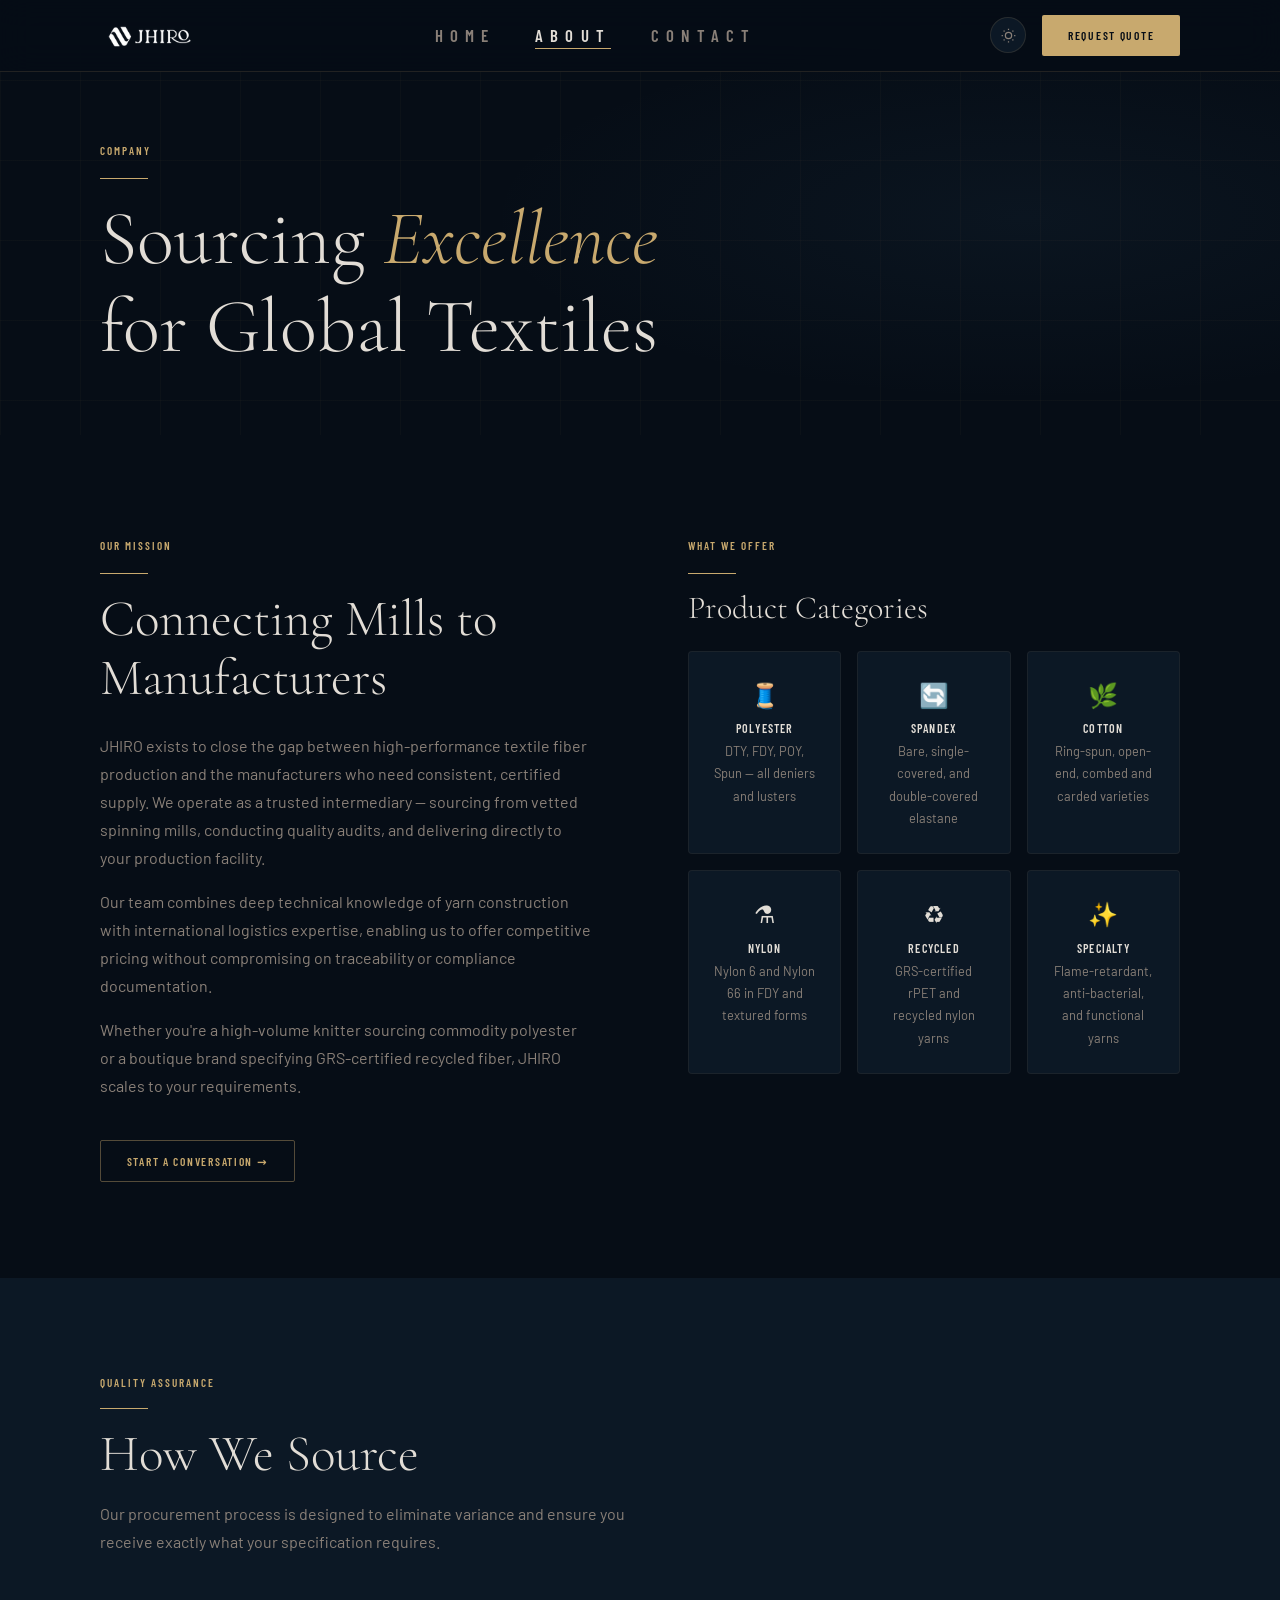
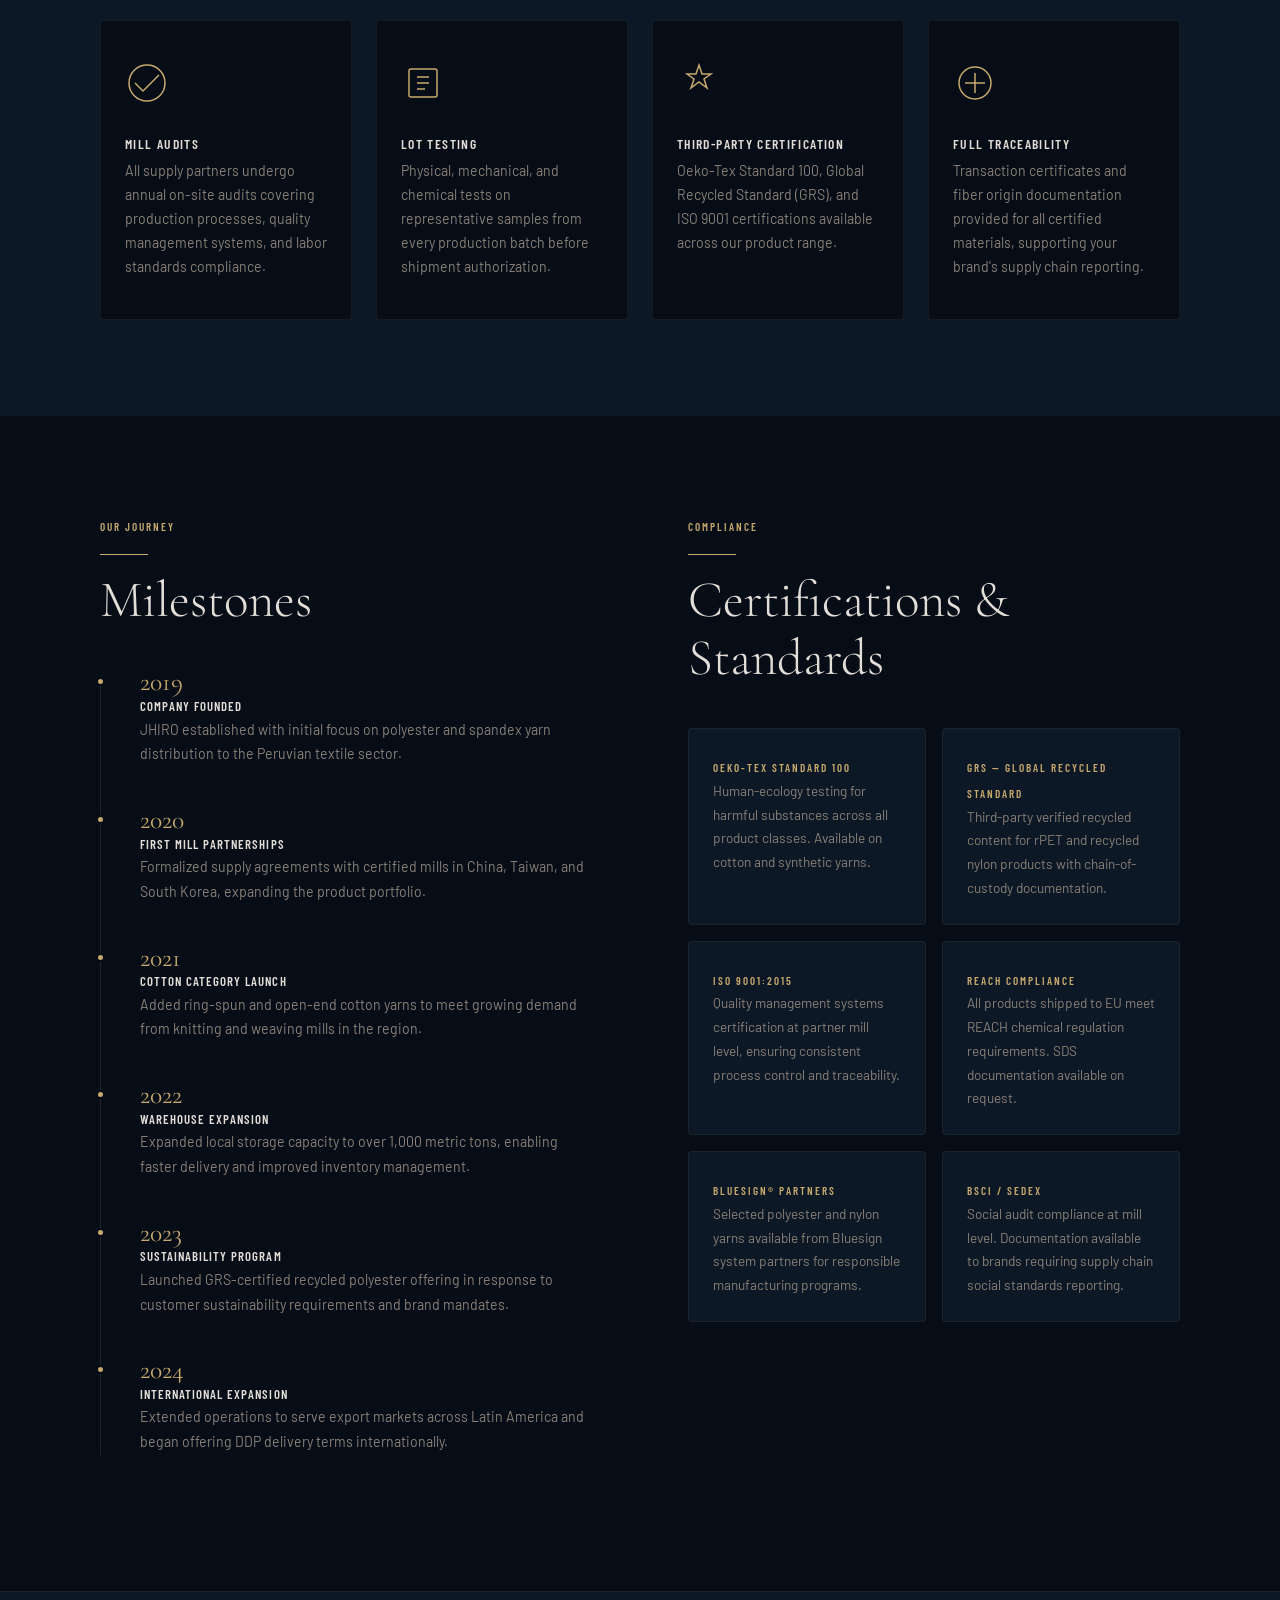
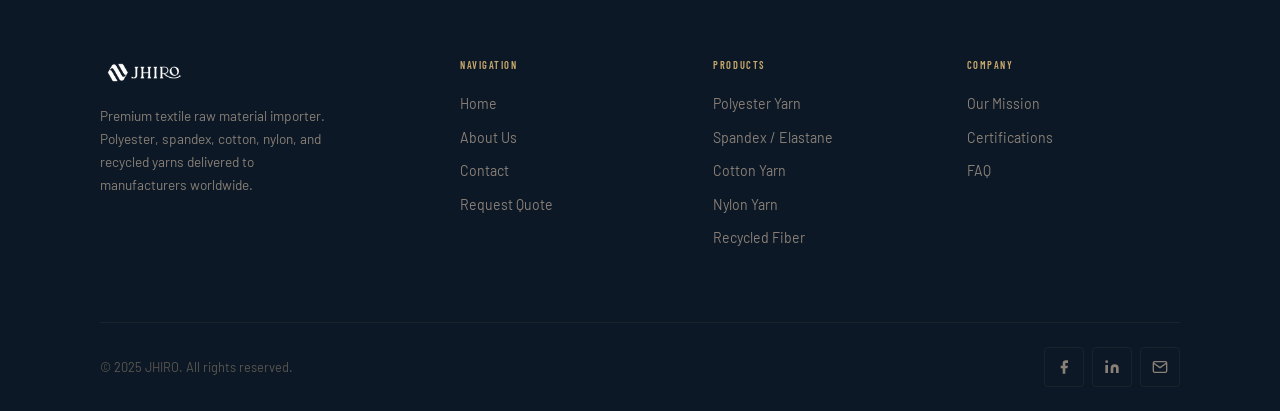
==== about.html @ 3748d37d "initial commit" ====
<!DOCTYPE html>
<html lang="en" data-theme="dark">
<head>
  <meta charset="UTF-8">
  <meta name="viewport" content="width=device-width, initial-scale=1.0">
  <title>About Us — JHIRO Textile Raw Material Importer</title>
  <meta name="description" content="JHIRO's mission: deliver certified, traceable textile raw materials to manufacturers worldwide. Learn about our sourcing regions, quality standards, and certifications.">
  <meta property="og:title" content="About JHIRO — Textile Raw Material Importer">
  <meta property="og:image" content="assets/images/og-image.png">
  <link rel="icon" type="image/x-icon" href="favicon.ico">
  <link rel="icon" type="image/png" sizes="32x32" href="assets/images/favicon-32x32.png">
  <link rel="icon" type="image/png" sizes="16x16" href="assets/images/favicon-16x16.png">
  <link rel="apple-touch-icon" sizes="180x180" href="assets/images/apple-touch-icon.png">
  <link rel="manifest" href="site.webmanifest">
  <link rel="stylesheet" href="assets/css/styles.css">
  <link rel="preconnect" href="https://fonts.googleapis.com">
  <link rel="preconnect" href="https://fonts.gstatic.com" crossorigin>
</head>
<body>

<!-- ─── Navigation ─────────────────────────────────────── -->
<nav class="nav" role="navigation" aria-label="Main navigation">
  <div class="container nav__inner">
    <a href="index.html" class="nav__logo" aria-label="JHIRO Home">
      <img src="assets/images/logo.png" alt="JHIRO Logo" width="180" height="36">
    </a>
    <ul class="nav__links" id="nav-links" role="list">
      <li><a href="index.html" class="nav__link">Home</a></li>
      <li><a href="about.html" class="nav__link">About</a></li>
      <li><a href="contact.html" class="nav__link">Contact</a></li>
    </ul>
    <div class="nav__actions">
      <button class="btn-theme" id="theme-toggle" aria-label="Toggle light/dark theme"></button>
      <a href="contact.html" class="btn btn-primary">Request Quote</a>
      <button class="nav__hamburger" id="nav-hamburger" aria-label="Open menu">
        <span></span><span></span><span></span>
      </button>
    </div>
  </div>
</nav>

<!-- ─── Page Hero ──────────────────────────────────────── -->
<section class="page-hero" aria-labelledby="about-title">
  <div class="page-hero__bg"><div class="grid-lines"></div></div>
  <div class="container" style="position:relative;z-index:1;width:100%">
    <span class="label">Company</span>
    <div class="section-divider"></div>
    <h1 id="about-title" style="max-width:700px">
      Sourcing <em style="font-style:italic;color:var(--color-gold)">Excellence</em><br>for Global Textiles
    </h1>
  </div>
</section>

<!-- ─── Mission / Intro ───────────────────────────────── -->
<section class="section">
  <div class="container">
    <div class="about-intro">
      <div class="about-intro__text fade-in">
        <span class="label">Our Mission</span>
        <div class="section-divider"></div>
        <h2>Connecting Mills to Manufacturers</h2>
        <p>
          JHIRO exists to close the gap between high-performance textile fiber production and the manufacturers who need consistent, certified supply. We operate as a trusted intermediary — sourcing from vetted spinning mills, conducting quality audits, and delivering directly to your production facility.
        </p>
        <p>
          Our team combines deep technical knowledge of yarn construction with international logistics expertise, enabling us to offer competitive pricing without compromising on traceability or compliance documentation.
        </p>
        <p>
          Whether you're a high-volume knitter sourcing commodity polyester or a boutique brand specifying GRS-certified recycled fiber, JHIRO scales to your requirements.
        </p>
        <a href="contact.html" class="btn btn-outline" style="margin-top:var(--space-lg)">Start a Conversation →</a>
      </div>
      <div class="fade-in" style="transition-delay:0.15s">
        <span class="label">What We Offer</span>
        <div class="section-divider"></div>
        <h3 style="margin-bottom:var(--space-lg)">Product Categories</h3>
        <div class="categories-grid">
          <div class="cat-item">
            <div class="cat-item__icon">🧵</div>
            <h4>Polyester</h4>
            <p>DTY, FDY, POY, Spun — all deniers and lusters</p>
          </div>
          <div class="cat-item">
            <div class="cat-item__icon">🔄</div>
            <h4>Spandex</h4>
            <p>Bare, single-covered, and double-covered elastane</p>
          </div>
          <div class="cat-item">
            <div class="cat-item__icon">🌿</div>
            <h4>Cotton</h4>
            <p>Ring-spun, open-end, combed and carded varieties</p>
          </div>
          <div class="cat-item">
            <div class="cat-item__icon">⚗️</div>
            <h4>Nylon</h4>
            <p>Nylon 6 and Nylon 66 in FDY and textured forms</p>
          </div>
          <div class="cat-item">
            <div class="cat-item__icon">♻️</div>
            <h4>Recycled</h4>
            <p>GRS-certified rPET and recycled nylon yarns</p>
          </div>
          <div class="cat-item">
            <div class="cat-item__icon">✨</div>
            <h4>Specialty</h4>
            <p>Flame-retardant, anti-bacterial, and functional yarns</p>
          </div>
        </div>
      </div>
    </div>
  </div>
</section>

<!-- ─── Quality & Sourcing ────────────────────────────── -->
<section class="section why-us" aria-labelledby="quality-title">
  <div class="container">
    <header class="section-header fade-in">
      <span class="label">Quality Assurance</span>
      <div class="section-divider"></div>
      <h2 id="quality-title">How We Source</h2>
      <p>Our procurement process is designed to eliminate variance and ensure you receive exactly what your specification requires.</p>
    </header>
    <div class="why-grid">
      <div class="why-card fade-in">
        <svg class="why-icon" viewBox="0 0 44 44" fill="none" stroke="currentColor" stroke-width="1.5">
          <path d="M10 22l8 8 16-16"/><circle cx="22" cy="22" r="18"/>
        </svg>
        <h4>Mill Audits</h4>
        <p>All supply partners undergo annual on-site audits covering production processes, quality management systems, and labor standards compliance.</p>
      </div>
      <div class="why-card fade-in" style="transition-delay:0.08s">
        <svg class="why-icon" viewBox="0 0 44 44" fill="none" stroke="currentColor" stroke-width="1.5">
          <rect x="8" y="8" width="28" height="28" rx="2"/>
          <path d="M16 16h12M16 22h12M16 28h8"/>
        </svg>
        <h4>Lot Testing</h4>
        <p>Physical, mechanical, and chemical tests on representative samples from every production batch before shipment authorization.</p>
      </div>
      <div class="why-card fade-in" style="transition-delay:0.16s">
        <svg class="why-icon" viewBox="0 0 44 44" fill="none" stroke="currentColor" stroke-width="1.5">
          <path d="M22 4l3 9h9l-7 5 3 9-8-6-8 6 3-9-7-5h9z"/>
        </svg>
        <h4>Third-Party Certification</h4>
        <p>Oeko-Tex Standard 100, Global Recycled Standard (GRS), and ISO 9001 certifications available across our product range.</p>
      </div>
      <div class="why-card fade-in" style="transition-delay:0.24s">
        <svg class="why-icon" viewBox="0 0 44 44" fill="none" stroke="currentColor" stroke-width="1.5">
          <circle cx="22" cy="22" r="16"/>
          <path d="M12 22h20M22 12v20"/>
        </svg>
        <h4>Full Traceability</h4>
        <p>Transaction certificates and fiber origin documentation provided for all certified materials, supporting your brand's supply chain reporting.</p>
      </div>
    </div>
  </div>
</section>

<!-- ─── Timeline / Milestones ─────────────────────────── -->
<section class="section" aria-labelledby="timeline-title">
  <div class="container">
    <div style="display:grid;grid-template-columns:1fr 1fr;gap:var(--space-3xl);align-items:start">
      <div class="fade-in">
        <span class="label">Our Journey</span>
        <div class="section-divider"></div>
        <h2 id="timeline-title" style="margin-bottom:var(--space-xl)">Milestones</h2>
        <div class="timeline">
          <div class="timeline-item">
            <div class="timeline-year">2019</div>
            <h4>Company Founded</h4>
            <p>JHIRO established with initial focus on polyester and spandex yarn distribution to the Peruvian textile sector.</p>
          </div>
          <div class="timeline-item">
            <div class="timeline-year">2020</div>
            <h4>First Mill Partnerships</h4>
            <p>Formalized supply agreements with certified mills in China, Taiwan, and South Korea, expanding the product portfolio.</p>
          </div>
          <div class="timeline-item">
            <div class="timeline-year">2021</div>
            <h4>Cotton Category Launch</h4>
            <p>Added ring-spun and open-end cotton yarns to meet growing demand from knitting and weaving mills in the region.</p>
          </div>
          <div class="timeline-item">
            <div class="timeline-year">2022</div>
            <h4>Warehouse Expansion</h4>
            <p>Expanded local storage capacity to over 1,000 metric tons, enabling faster delivery and improved inventory management.</p>
          </div>
          <div class="timeline-item">
            <div class="timeline-year">2023</div>
            <h4>Sustainability Program</h4>
            <p>Launched GRS-certified recycled polyester offering in response to customer sustainability requirements and brand mandates.</p>
          </div>
          <div class="timeline-item">
            <div class="timeline-year">2024</div>
            <h4>International Expansion</h4>
            <p>Extended operations to serve export markets across Latin America and began offering DDP delivery terms internationally.</p>
          </div>
        </div>
      </div>

      <div class="fade-in" style="transition-delay:0.15s">
        <span class="label" id="certifications">Compliance</span>
        <div class="section-divider"></div>
        <h2 style="margin-bottom:var(--space-xl)">Certifications &amp; Standards</h2>
        <div class="certs-grid">
          <div class="cert-card">
            <span class="label">Oeko-Tex Standard 100</span>
            <p>Human-ecology testing for harmful substances across all product classes. Available on cotton and synthetic yarns.</p>
          </div>
          <div class="cert-card">
            <span class="label">GRS — Global Recycled Standard</span>
            <p>Third-party verified recycled content for rPET and recycled nylon products with chain-of-custody documentation.</p>
          </div>
          <div class="cert-card">
            <span class="label">ISO 9001:2015</span>
            <p>Quality management systems certification at partner mill level, ensuring consistent process control and traceability.</p>
          </div>
          <div class="cert-card">
            <span class="label">REACH Compliance</span>
            <p>All products shipped to EU meet REACH chemical regulation requirements. SDS documentation available on request.</p>
          </div>
          <div class="cert-card">
            <span class="label">Bluesign® Partners</span>
            <p>Selected polyester and nylon yarns available from Bluesign system partners for responsible manufacturing programs.</p>
          </div>
          <div class="cert-card">
            <span class="label">BSCI / SEDEX</span>
            <p>Social audit compliance at mill level. Documentation available to brands requiring supply chain social standards reporting.</p>
          </div>
        </div>
      </div>
    </div>
  </div>
</section>

<!-- ─── Footer ────────────────────────────────────────── -->
<footer class="footer" role="contentinfo">
  <div class="container">
    <div class="footer__grid">
      <div class="footer__brand">
        <img src="assets/images/logo.png" alt="JHIRO Logo" width="160" height="32">
        <p>Premium textile raw material importer. Polyester, spandex, cotton, nylon, and recycled yarns delivered to manufacturers worldwide.</p>
      </div>
      <div>
        <p class="footer__heading">Navigation</p>
        <ul class="footer__links">
          <li><a href="index.html">Home</a></li>
          <li><a href="about.html">About Us</a></li>
          <li><a href="contact.html">Contact</a></li>
          <li><a href="contact.html">Request Quote</a></li>
        </ul>
      </div>
      <div>
        <p class="footer__heading">Products</p>
        <ul class="footer__links">
          <li><a href="index.html#products">Polyester Yarn</a></li>
          <li><a href="index.html#products">Spandex / Elastane</a></li>
          <li><a href="index.html#products">Cotton Yarn</a></li>
          <li><a href="index.html#products">Nylon Yarn</a></li>
          <li><a href="index.html#products">Recycled Fiber</a></li>
        </ul>
      </div>
      <div>
        <p class="footer__heading">Company</p>
        <ul class="footer__links">
          <li><a href="about.html">Our Mission</a></li>
          <li><a href="about.html#certifications">Certifications</a></li>
          <li><a href="contact.html#faq">FAQ</a></li>
        </ul>
      </div>
    </div>
    <div class="footer__bottom">
      <p class="footer__copy">© 2025 JHIRO. All rights reserved.</p>
      <div class="footer__social">
        <a href="https://www.facebook.com/profile.php?id=61550727688934" target="_blank" rel="noopener noreferrer" class="social-link" aria-label="Facebook">
          <svg width="16" height="16" viewBox="0 0 24 24" fill="currentColor"><path d="M18 2h-3a5 5 0 00-5 5v3H7v4h3v8h4v-8h3l1-4h-4V7a1 1 0 011-1h3z"/></svg>
        </a>
        <a href="#" class="social-link" aria-label="LinkedIn">
          <svg width="16" height="16" viewBox="0 0 24 24" fill="currentColor"><path d="M16 8a6 6 0 016 6v7h-4v-7a2 2 0 00-2-2 2 2 0 00-2 2v7h-4v-7a6 6 0 016-6zM2 9h4v12H2z"/><circle cx="4" cy="4" r="2"/></svg>
        </a>
        <a href="mailto:info@jhiro.com" class="social-link" aria-label="Email">
          <svg width="16" height="16" viewBox="0 0 24 24" fill="none" stroke="currentColor" stroke-width="2"><path d="M4 4h16c1.1 0 2 .9 2 2v12c0 1.1-.9 2-2 2H4c-1.1 0-2-.9-2-2V6c0-1.1.9-2 2-2z"/><polyline points="22,6 12,13 2,6"/></svg>
        </a>
      </div>
    </div>
  </div>
</footer>

<script src="assets/js/main.js"></script>
</body>
</html>
---- assets/css/styles.css ----
/* ============================================================
   JHIRO — Textile Raw Material Importer
   Design: Industrial/Luxury — Dark by default
   ============================================================ */

@import url('https://fonts.googleapis.com/css2?family=Cormorant+Garamond:ital,wght@0,300;0,400;0,600;1,300&family=Barlow:wght@300;400;500;600&family=Barlow+Condensed:wght@400;600;700&display=swap');

/* ─── CSS Variables ──────────────────────────────────────── */
:root {
  --color-bg:        #060d16;
  --color-surface:   #0c1825;
  --color-surface-2: #111f2e;
  --color-border:    rgba(200,169,110,0.15);
  --color-border-2:  rgba(200,169,110,0.08);

  --color-gold:      #c8a96e;
  --color-gold-light:#e0c98a;
  --color-gold-dim:  rgba(200,169,110,0.4);
  --color-blue:      #4a7fa5;
  --color-blue-light:#6fa8d4;
  --color-text:      #e2ddd6;
  --color-text-muted:#8a8078;
  --color-text-dim:  #5a5650;

  --color-accent:    #c8a96e;

  --font-display:    'Cormorant Garamond', Georgia, serif;
  --font-body:       'Barlow', system-ui, sans-serif;
  --font-label:      'Barlow Condensed', system-ui, sans-serif;

  --space-xs:  0.25rem;
  --space-sm:  0.5rem;
  --space-md:  1rem;
  --space-lg:  1.5rem;
  --space-xl:  2.5rem;
  --space-2xl: 4rem;
  --space-3xl: 6rem;

  --radius-sm: 2px;
  --radius-md: 4px;
  --radius-lg: 8px;

  --nav-height: 72px;
  --max-width: 1160px;

  --transition: 0.25s cubic-bezier(0.4, 0, 0.2, 1);
}

/* Light mode */
[data-theme="light"] {
  --color-bg:        #f5f0e8;
  --color-surface:   #ede8de;
  --color-surface-2: #e5dfd3;
  --color-border:    rgba(100,80,40,0.18);
  --color-border-2:  rgba(100,80,40,0.09);
  --color-text:      #1a1209;
  --color-text-muted:#5a4e3a;
  --color-text-dim:  #8a7a60;
  --color-gold:      #8a6a2a;
  --color-gold-light:#a07d30;
  --color-gold-dim:  rgba(138,106,42,0.3);
  --color-blue:      #2a5f85;
}

/* ─── Reset ──────────────────────────────────────────────── */
*, *::before, *::after { box-sizing: border-box; margin: 0; padding: 0; }
html { scroll-behavior: smooth; font-size: 16px; }
body {
  font-family: var(--font-body);
  background: var(--color-bg);
  color: var(--color-text);
  line-height: 1.6;
  -webkit-font-smoothing: antialiased;
  transition: background var(--transition), color var(--transition);
}
img { display: block; max-width: 100%; }
a { color: inherit; text-decoration: none; }
ul { list-style: none; }
button { cursor: pointer; border: none; background: none; font-family: inherit; }

/* ─── Typography ─────────────────────────────────────────── */
h1, h2, h3, h4 { font-family: var(--font-display); font-weight: 300; line-height: 1.15; }
h1 { font-size: clamp(2.8rem, 6vw, 5.5rem); }
h2 { font-size: clamp(2rem, 4vw, 3.2rem); }
h3 { font-size: clamp(1.4rem, 2.5vw, 2rem); }
h4 { font-size: 1.2rem; }
p  { line-height: 1.75; }

.label {
  font-family: var(--font-label);
  font-size: 0.7rem;
  font-weight: 600;
  letter-spacing: 0.18em;
  text-transform: uppercase;
  color: var(--color-gold);
}

/* ─── Layout Utilities ───────────────────────────────────── */
.container { max-width: var(--max-width); margin: 0 auto; padding: 0 var(--space-xl); }
.section   { padding: var(--space-3xl) 0; }
.section-sm{ padding: var(--space-2xl) 0; }

/* ─── Navigation ─────────────────────────────────────────── */
.nav {
  position: fixed;
  top: 0; left: 0; right: 0;
  height: var(--nav-height);
  z-index: 100;
  background: rgba(6,13,22,0.92);
  backdrop-filter: blur(16px);
  -webkit-backdrop-filter: blur(16px);
  border-bottom: 1px solid var(--color-border);
  transition: background var(--transition);
}
[data-theme="light"] .nav {
  background: rgba(245,240,232,0.92);
}
.nav__inner {
  display: flex;
  align-items: center;
  justify-content: space-between;
  height: 100%;
}
.nav__logo {
  display: flex;
  align-items: center;
  gap: var(--space-sm);
}
.nav__logo img {
  height: 36px;
  width: auto;
  filter: invert(1);
  transition: opacity var(--transition);
}
[data-theme="light"] .nav__logo img { filter: invert(0); }
.nav__logo:hover img { opacity: 0.75; }

.nav__links {
  display: flex;
  align-items: center;
  gap: var(--space-xl);
}
.nav__link {
  font-family: var(--font-label);
  font-size: 1.05rem; /* 0.75rem */
  font-weight: 600;
  letter-spacing: 0.42em; /* 0.12rem */
  text-transform: uppercase;
  color: var(--color-text-muted);
  transition: color var(--transition);
  position: relative;
}
.nav__link::after {
  content: '';
  position: absolute;
  bottom: -4px; left: 0;
  width: 0; height: 1px;
  background: var(--color-gold);
  transition: width var(--transition);
}
.nav__link:hover, .nav__link.active { color: var(--color-text); }
.nav__link:hover::after, .nav__link.active::after { width: 100%; }

.nav__actions {
  display: flex;
  align-items: center;
  gap: var(--space-md);
}

.btn-theme {
  width: 36px; height: 36px;
  border-radius: 50%;
  border: 1px solid var(--color-border);
  background: var(--color-surface);
  display: flex;
  align-items: center;
  justify-content: center;
  color: var(--color-text-muted);
  transition: all var(--transition);
  font-size: 0.9rem;
}
.btn-theme:hover { border-color: var(--color-gold); color: var(--color-gold); }

/* ─── Buttons ────────────────────────────────────────────── */
.btn {
  display: inline-flex;
  align-items: center;
  gap: var(--space-sm);
  padding: 0.7rem 1.6rem;
  font-family: var(--font-label);
  font-size: 0.72rem;
  font-weight: 600;
  letter-spacing: 0.15em;
  text-transform: uppercase;
  border-radius: var(--radius-sm);
  transition: all var(--transition);
}
.btn-primary {
  background: var(--color-gold);
  color: #060d16;
}
.btn-primary:hover {
  background: var(--color-gold-light);
  transform: translateY(-1px);
  box-shadow: 0 8px 30px rgba(200,169,110,0.3);
}
.btn-outline {
  border: 1px solid var(--color-gold-dim);
  color: var(--color-gold);
  background: transparent;
}
.btn-outline:hover {
  border-color: var(--color-gold);
  background: rgba(200,169,110,0.06);
}

/* ─── Mobile Menu ────────────────────────────────────────── */
.nav__hamburger {
  display: none;
  flex-direction: column;
  gap: 5px;
  width: 28px;
  padding: 4px;
}
.nav__hamburger span {
  display: block;
  height: 1.5px;
  background: var(--color-text);
  transition: all var(--transition);
}
.nav__hamburger.open span:nth-child(1) { transform: translateY(6.5px) rotate(45deg); }
.nav__hamburger.open span:nth-child(2) { opacity: 0; }
.nav__hamburger.open span:nth-child(3) { transform: translateY(-6.5px) rotate(-45deg); }

/* ─── Hero ───────────────────────────────────────────────── */
.hero {
  min-height: 100vh;
  display: flex;
  align-items: center;
  position: relative;
  overflow: hidden;
  padding-top: var(--nav-height);
}
.hero__bg {
  position: absolute;
  inset: 0;
  background:
    radial-gradient(ellipse 60% 60% at 75% 50%, rgba(74,127,165,0.07) 0%, transparent 70%),
    radial-gradient(ellipse 40% 60% at 20% 80%, rgba(200,169,110,0.06) 0%, transparent 60%);
}
.hero__grid-lines {
  position: absolute;
  inset: 0;
  background-image:
    linear-gradient(to right, rgba(200,169,110,0.04) 1px, transparent 1px),
    linear-gradient(to bottom, rgba(200,169,110,0.04) 1px, transparent 1px);
  background-size: 80px 80px;
}
.hero__content {
  position: relative;
  z-index: 1;
  max-width: 780px;
}
.hero__eyebrow {
  display: flex;
  align-items: center;
  gap: var(--space-md);
  margin-bottom: var(--space-lg);
}
.hero__eyebrow::before {
  content: '';
  display: block;
  width: 40px;
  height: 1px;
  background: var(--color-gold);
}
.hero__title {
  margin-bottom: var(--space-xl);
  font-weight: 300;
}
.hero__title em {
  font-style: italic;
  color: var(--color-gold);
}
.hero__desc {
  font-size: 1.05rem;
  color: var(--color-text-muted);
  max-width: 560px;
  margin-bottom: var(--space-xl);
}
.hero__ctas {
  display: flex;
  gap: var(--space-md);
  flex-wrap: wrap;
}
.hero__stats {
  position: absolute;
  right: 0;
  top: 50%;
  transform: translateY(-50%);
  display: flex;
  flex-direction: column;
  gap: var(--space-xl);
  z-index: 1;
}
.hero__stat {
  text-align: right;
  padding-right: var(--space-md);
  border-right: 1px solid var(--color-border);
}
.hero__stat-num {
  font-family: var(--font-display);
  font-size: 2.8rem;
  font-weight: 300;
  color: var(--color-gold);
  line-height: 1;
}
.hero__stat-label {
  font-family: var(--font-label);
  font-size: 0.65rem;
  letter-spacing: 0.12em;
  text-transform: uppercase;
  color: var(--color-text-muted);
  margin-top: 4px;
}

/* ─── Section Headers ────────────────────────────────────── */
.section-header {
  margin-bottom: var(--space-2xl);
}
.section-header .label {
  display: block;
  margin-bottom: var(--space-sm);
}
.section-header h2 {
  margin-bottom: var(--space-md);
}
.section-header p {
  color: var(--color-text-muted);
  max-width: 560px;
}
.section-divider {
  width: 48px;
  height: 1px;
  background: var(--color-gold);
  margin: var(--space-md) 0;
}

/* ─── Why Choose Us ──────────────────────────────────────── */
.why-us { background: var(--color-surface); }
.why-grid {
  display: grid;
  grid-template-columns: repeat(auto-fit, minmax(220px, 1fr));
  gap: var(--space-lg);
}
.why-card {
  padding: var(--space-xl) var(--space-lg);
  border: 1px solid var(--color-border-2);
  border-radius: var(--radius-md);
  background: var(--color-bg);
  transition: border-color var(--transition), transform var(--transition);
  position: relative;
  overflow: hidden;
}
.why-card::before {
  content: '';
  position: absolute;
  top: 0; left: 0;
  width: 3px;
  height: 0;
  background: var(--color-gold);
  transition: height 0.4s ease;
}
.why-card:hover { border-color: var(--color-border); transform: translateY(-3px); }
.why-card:hover::before { height: 100%; }
.why-icon {
  width: 44px; height: 44px;
  margin-bottom: var(--space-lg);
  color: var(--color-gold);
}
.why-card h4 {
  font-family: var(--font-label);
  font-size: 0.85rem;
  font-weight: 600;
  letter-spacing: 0.1em;
  text-transform: uppercase;
  margin-bottom: var(--space-sm);
}
.why-card p {
  font-size: 0.88rem;
  color: var(--color-text-muted);
  line-height: 1.7;
}

/* ─── Products ───────────────────────────────────────────── */
.products-controls {
  margin-bottom: var(--space-xl);
  display: flex;
  flex-direction: column;
  gap: var(--space-lg);
}
.search-wrap {
  position: relative;
  max-width: 480px;
}
.search-wrap svg {
  position: absolute;
  left: 14px;
  top: 50%;
  transform: translateY(-50%);
  color: var(--color-text-muted);
  pointer-events: none;
  width: 16px; height: 16px;
}
#product-search {
  width: 100%;
  padding: 0.75rem 1rem 0.75rem 2.6rem;
  background: var(--color-surface);
  border: 1px solid var(--color-border-2);
  border-radius: var(--radius-md);
  color: var(--color-text);
  font-family: var(--font-body);
  font-size: 0.9rem;
  transition: border-color var(--transition);
  outline: none;
}
#product-search::placeholder { color: var(--color-text-dim); }
#product-search:focus { border-color: var(--color-gold-dim); }

.filter-tags {
  display: flex;
  flex-wrap: wrap;
  gap: var(--space-sm);
  align-items: center;
}
.filter-label {
  font-family: var(--font-label);
  font-size: 0.65rem;
  letter-spacing: 0.12em;
  text-transform: uppercase;
  color: var(--color-text-dim);
  margin-right: var(--space-xs);
}
.filter-tag {
  padding: 0.35rem 0.9rem;
  border: 1px solid var(--color-border-2);
  border-radius: 100px;
  font-family: var(--font-label);
  font-size: 0.68rem;
  font-weight: 600;
  letter-spacing: 0.1em;
  text-transform: uppercase;
  color: var(--color-text-muted);
  background: transparent;
  cursor: pointer;
  transition: all var(--transition);
}
.filter-tag:hover { border-color: var(--color-gold-dim); color: var(--color-gold); }
.filter-tag.active {
  border-color: var(--color-gold);
  background: rgba(200,169,110,0.12);
  color: var(--color-gold);
}

.products-list {
  display: flex;
  flex-direction: column;
  gap: var(--space-lg);
}

.product-card {
  display: grid;
  grid-template-columns: 260px 1fr;
  background: var(--color-surface);
  border: 1px solid var(--color-border-2);
  border-radius: var(--radius-lg);
  overflow: hidden;
  transition: border-color var(--transition), box-shadow var(--transition);
  animation: fadeUp 0.4s ease both;
}
.product-card:hover {
  border-color: var(--color-border);
  box-shadow: 0 16px 48px rgba(0,0,0,0.3);
}

@keyframes fadeUp {
  from { opacity: 0; transform: translateY(16px); }
  to   { opacity: 1; transform: translateY(0); }
}

.product-thumb {
  overflow: hidden;
  background: var(--color-bg);
  display: flex;
  align-items: center;
  justify-content: center;
}
.product-thumb img {
  width: 100%;
  height: 100%;
  object-fit: contain;
  padding: var(--space-md);
  transition: transform 0.5s ease;
}
.product-card:hover .product-thumb img { transform: scale(1.04); }

.product-body {
  padding: var(--space-xl) var(--space-xl);
  display: flex;
  flex-direction: column;
  gap: var(--space-md);
}
.product-meta {
  display: flex;
  align-items: center;
  gap: var(--space-lg);
  flex-wrap: wrap;
}
.product-status {
  display: inline-flex;
  align-items: center;
  gap: 6px;
  font-family: var(--font-label);
  font-size: 0.65rem;
  font-weight: 600;
  letter-spacing: 0.12em;
  text-transform: uppercase;
  color: #4ade80;
}
.product-status::before {
  content: '';
  width: 6px; height: 6px;
  border-radius: 50%;
  background: #4ade80;
  box-shadow: 0 0 8px #4ade80;
}
.product-moq {
  font-family: var(--font-label);
  font-size: 0.65rem;
  letter-spacing: 0.1em;
  text-transform: uppercase;
  color: var(--color-text-dim);
}
.product-moq strong { color: var(--color-text-muted); font-weight: 600; }
.product-name {
  font-size: 1.5rem;
  font-weight: 300;
  line-height: 1.2;
}
.product-desc {
  font-size: 0.9rem;
  color: var(--color-text-muted);
  line-height: 1.75;
}
.product-tags {
  display: flex;
  flex-wrap: wrap;
  gap: var(--space-xs);
}
.tag {
  padding: 0.2rem 0.7rem;
  border-radius: 100px;
  border: 1px solid var(--color-border-2);
  font-family: var(--font-label);
  font-size: 0.6rem;
  font-weight: 600;
  letter-spacing: 0.1em;
  text-transform: uppercase;
  color: var(--color-text-dim);
  cursor: pointer;
  transition: all var(--transition);
}
.tag:hover { border-color: var(--color-gold-dim); color: var(--color-gold); }
.product-footer {
  display: flex;
  align-items: center;
  justify-content: space-between;
  margin-top: auto;
  padding-top: var(--space-md);
  border-top: 1px solid var(--color-border-2);
}

.no-results {
  text-align: center;
  padding: var(--space-3xl) 0;
  color: var(--color-text-muted);
}
.no-results h3 { font-family: var(--font-display); font-weight: 300; margin-bottom: var(--space-sm); }

/* ─── About Page ─────────────────────────────────────────── */
.page-hero {
  min-height: 40vh;
  display: flex;
  align-items: flex-end;
  padding-top: calc(var(--nav-height) + var(--space-2xl));
  padding-bottom: var(--space-2xl);
  position: relative;
  overflow: hidden;
}
.page-hero__bg {
  position: absolute;
  inset: 0;
  background:
    radial-gradient(ellipse 70% 70% at 80% 50%, rgba(74,127,165,0.07) 0%, transparent 60%);
}
.page-hero__bg .grid-lines {
  position: absolute;
  inset: 0;
  background-image:
    linear-gradient(to right, rgba(200,169,110,0.03) 1px, transparent 1px),
    linear-gradient(to bottom, rgba(200,169,110,0.03) 1px, transparent 1px);
  background-size: 80px 80px;
}
.about-intro {
  display: grid;
  grid-template-columns: 1fr 1fr;
  gap: var(--space-3xl);
  align-items: start;
}
.about-intro__text h2 { margin-bottom: var(--space-lg); }
.about-intro__text p { color: var(--color-text-muted); margin-bottom: var(--space-md); }

.categories-grid {
  display: grid;
  grid-template-columns: repeat(3, 1fr);
  gap: var(--space-md);
}
.cat-item {
  padding: var(--space-lg);
  border: 1px solid var(--color-border-2);
  border-radius: var(--radius-md);
  background: var(--color-surface);
  text-align: center;
  transition: all var(--transition);
}
.cat-item:hover { border-color: var(--color-gold-dim); }
.cat-item__icon { font-size: 1.5rem; margin-bottom: var(--space-sm); }
.cat-item h4 {
  font-family: var(--font-label);
  font-size: 0.75rem;
  font-weight: 600;
  letter-spacing: 0.1em;
  text-transform: uppercase;
  margin-bottom: 4px;
}
.cat-item p { font-size: 0.8rem; color: var(--color-text-muted); }

.timeline {
  position: relative;
  padding-left: var(--space-xl);
}
.timeline::before {
  content: '';
  position: absolute;
  left: 0; top: 8px; bottom: 0;
  width: 1px;
  background: var(--color-border);
}
.timeline-item {
  position: relative;
  margin-bottom: var(--space-xl);
}
.timeline-item::before {
  content: '';
  position: absolute;
  left: calc(-1 * var(--space-xl) - 4px);
  top: 8px;
  width: 9px; height: 9px;
  border-radius: 50%;
  background: var(--color-gold);
  border: 2px solid var(--color-bg);
}
.timeline-year {
  font-family: var(--font-display);
  font-size: 1.6rem;
  color: var(--color-gold);
  line-height: 1;
  margin-bottom: 4px;
}
.timeline-item h4 {
  font-family: var(--font-label);
  font-size: 0.8rem;
  font-weight: 600;
  letter-spacing: 0.08em;
  text-transform: uppercase;
  margin-bottom: 4px;
}
.timeline-item p { font-size: 0.88rem; color: var(--color-text-muted); }

.certs-grid {
  display: grid;
  grid-template-columns: repeat(auto-fit, minmax(200px, 1fr));
  gap: var(--space-md);
}
.cert-card {
  padding: var(--space-lg);
  border: 1px solid var(--color-border-2);
  border-radius: var(--radius-md);
  background: var(--color-surface);
}
.cert-card .label { margin-bottom: var(--space-xs); }
.cert-card p { font-size: 0.85rem; color: var(--color-text-muted); }

/* ─── Contact Page ───────────────────────────────────────── */
.contact-grid {
  display: grid;
  grid-template-columns: 1fr 1.4fr;
  gap: var(--space-3xl);
  align-items: start;
}
.contact-info h3 { margin-bottom: var(--space-lg); }
.contact-info p { color: var(--color-text-muted); margin-bottom: var(--space-xl); }
.contact-detail {
  display: flex;
  gap: var(--space-md);
  align-items: flex-start;
  margin-bottom: var(--space-lg);
}
.contact-detail__icon {
  width: 36px; height: 36px;
  border: 1px solid var(--color-border-2);
  border-radius: var(--radius-md);
  display: flex;
  align-items: center;
  justify-content: center;
  color: var(--color-gold);
  flex-shrink: 0;
}
.contact-detail h5 {
  font-family: var(--font-label);
  font-size: 0.65rem;
  font-weight: 600;
  letter-spacing: 0.12em;
  text-transform: uppercase;
  color: var(--color-text-dim);
  margin-bottom: 2px;
}
.contact-detail p { font-size: 0.9rem; color: var(--color-text-muted); margin: 0; }
.contact-detail a { color: var(--color-gold); transition: opacity var(--transition); }
.contact-detail a:hover { opacity: 0.7; }

.social-links {
  display: flex;
  gap: var(--space-sm);
  margin-top: var(--space-xl);
}
.social-link {
  width: 40px; height: 40px;
  border: 1px solid var(--color-border-2);
  border-radius: var(--radius-md);
  display: flex;
  align-items: center;
  justify-content: center;
  color: var(--color-text-muted);
  transition: all var(--transition);
}
.social-link:hover { border-color: var(--color-gold); color: var(--color-gold); }

.contact-form {
  background: var(--color-surface);
  border: 1px solid var(--color-border-2);
  border-radius: var(--radius-lg);
  padding: var(--space-xl);
}
.form-row { margin-bottom: var(--space-lg); }
.form-row label {
  display: block;
  font-family: var(--font-label);
  font-size: 0.65rem;
  font-weight: 600;
  letter-spacing: 0.12em;
  text-transform: uppercase;
  color: var(--color-text-muted);
  margin-bottom: var(--space-xs);
}
.form-row input,
.form-row select,
.form-row textarea {
  width: 100%;
  padding: 0.7rem 1rem;
  background: var(--color-bg);
  border: 1px solid var(--color-border-2);
  border-radius: var(--radius-md);
  color: var(--color-text);
  font-family: var(--font-body);
  font-size: 0.9rem;
  outline: none;
  transition: border-color var(--transition);
}
.form-row input:focus,
.form-row select,
.form-row textarea:focus { border-color: var(--color-gold-dim); }
.form-row textarea { resize: vertical; min-height: 120px; }
.form-row select { appearance: none; }
.form-2col {
  display: grid;
  grid-template-columns: 1fr 1fr;
  gap: var(--space-md);
}
.form-note {
  font-size: 0.8rem;
  color: var(--color-text-dim);
  margin-top: var(--space-sm);
}

/* ─── FAQ Accordion ──────────────────────────────────────── */
.faq { margin-top: var(--space-2xl); }
.faq h2 { margin-bottom: var(--space-xl); }
.faq-item {
  border-bottom: 1px solid var(--color-border-2);
}
.faq-q {
  width: 100%;
  display: flex;
  align-items: center;
  justify-content: space-between;
  padding: var(--space-lg) 0;
  text-align: left;
  font-size: 1rem;
  font-family: var(--font-body);
  color: var(--color-text);
  cursor: pointer;
  transition: color var(--transition);
}
.faq-q:hover { color: var(--color-gold); }
.faq-q svg { flex-shrink: 0; transition: transform var(--transition); color: var(--color-gold); }
.faq-item.open .faq-q svg { transform: rotate(45deg); }
.faq-a {
  font-size: 0.9rem;
  color: var(--color-text-muted);
  line-height: 1.75;
  max-height: 0;
  overflow: hidden;
  transition: max-height 0.4s ease, padding 0.3s ease;
}
.faq-item.open .faq-a {
  max-height: 300px;
  padding-bottom: var(--space-lg);
}

/* ─── Footer ─────────────────────────────────────────────── */
.footer {
  background: var(--color-surface);
  border-top: 1px solid var(--color-border-2);
  padding: var(--space-2xl) 0 var(--space-lg);
}
.footer__grid {
  display: grid;
  grid-template-columns: 1.5fr 1fr 1fr 1fr;
  gap: var(--space-xl);
  margin-bottom: var(--space-2xl);
}
.footer__brand img {
  height: 32px;
  width: auto;
  filter: invert(1);
  margin-bottom: var(--space-md);
}
[data-theme="light"] .footer__brand img { filter: invert(0); }
.footer__brand p {
  font-size: 0.85rem;
  color: var(--color-text-muted);
  max-width: 240px;
  line-height: 1.7;
}
.footer__heading {
  font-family: var(--font-label);
  font-size: 0.65rem;
  font-weight: 600;
  letter-spacing: 0.15em;
  text-transform: uppercase;
  color: var(--color-gold);
  margin-bottom: var(--space-md);
}
.footer__links li {
  margin-bottom: var(--space-sm);
}
.footer__links a {
  font-size: 0.88rem;
  color: var(--color-text-muted);
  transition: color var(--transition);
}
.footer__links a:hover { color: var(--color-text); }
.footer__bottom {
  display: flex;
  align-items: center;
  justify-content: space-between;
  padding-top: var(--space-lg);
  border-top: 1px solid var(--color-border-2);
}
.footer__copy {
  font-size: 0.8rem;
  color: var(--color-text-dim);
}
.footer__social {
  display: flex;
  gap: var(--space-sm);
}

/* ─── Animations ─────────────────────────────────────────── */
.fade-in {
  opacity: 0;
  transform: translateY(20px);
  transition: opacity 0.6s ease, transform 0.6s ease;
}
.fade-in.visible {
  opacity: 1;
  transform: translateY(0);
}

@media (prefers-reduced-motion: reduce) {
  *, *::before, *::after { transition-duration: 0.01ms !important; animation-duration: 0.01ms !important; }
}

/* ─── Responsive ─────────────────────────────────────────── */
@media (max-width: 1024px) {
  .hero__stats { display: none; }
  .about-intro { grid-template-columns: 1fr; }
  .categories-grid { grid-template-columns: repeat(2, 1fr); }
  .contact-grid { grid-template-columns: 1fr; }
  .footer__grid { grid-template-columns: 1fr 1fr; }
}
@media (max-width: 768px) {
  .container { padding: 0 var(--space-lg); }
  .nav__links { display: none; flex-direction: column; position: fixed; top: var(--nav-height); left: 0; right: 0; background: var(--color-bg); padding: var(--space-xl); border-bottom: 1px solid var(--color-border); gap: var(--space-lg); }
  .nav__links.open { display: flex; }
  .nav__hamburger { display: flex; }
  .product-card { grid-template-columns: 1fr; }
  .product-thumb { height: 200px; }
  .form-2col { grid-template-columns: 1fr; }
  .footer__grid { grid-template-columns: 1fr; }
  .footer__bottom { flex-direction: column; gap: var(--space-md); text-align: center; }
  .hero__ctas { flex-direction: column; width: 100%; }
  .hero__ctas .btn { justify-content: center; }
  .categories-grid { grid-template-columns: 1fr 1fr; }
}
@media (max-width: 480px) {
  :root { --space-xl: 1.5rem; --space-2xl: 2.5rem; --space-3xl: 4rem; }
  .categories-grid { grid-template-columns: 1fr; }
}
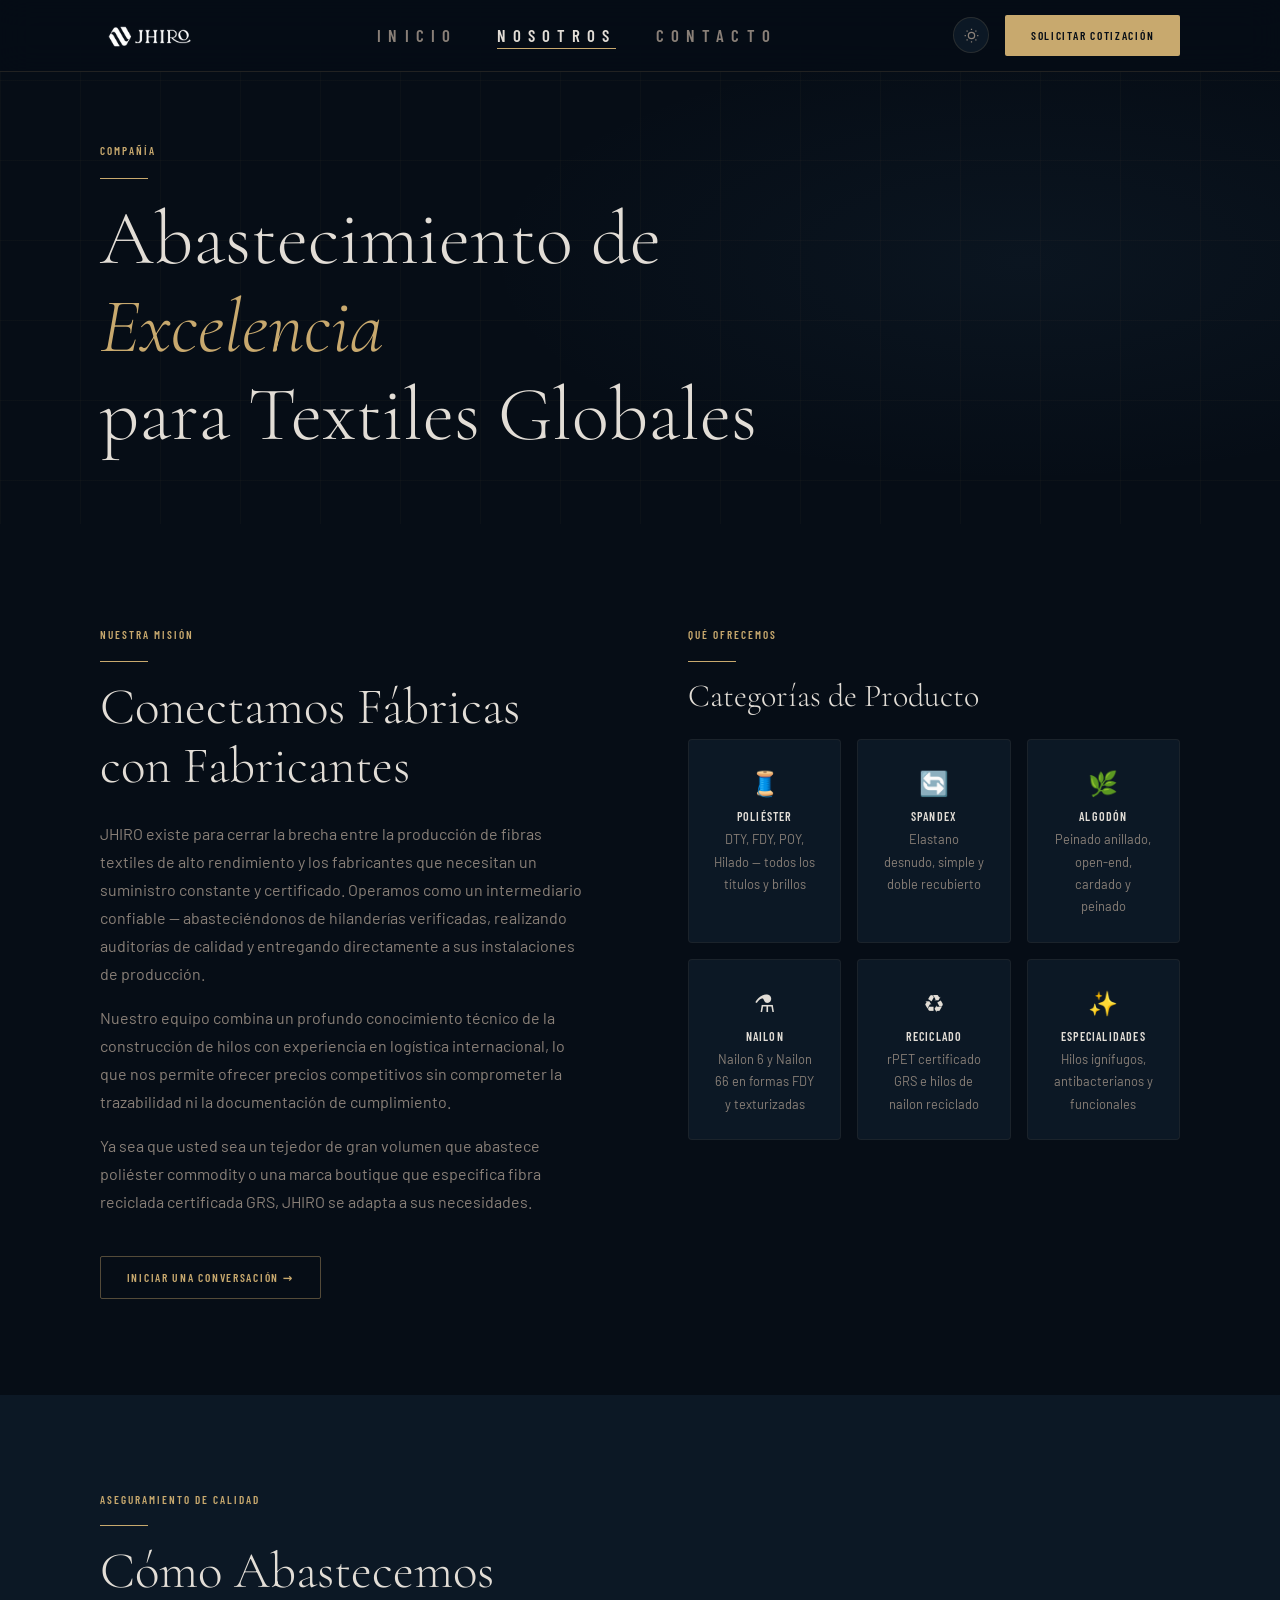
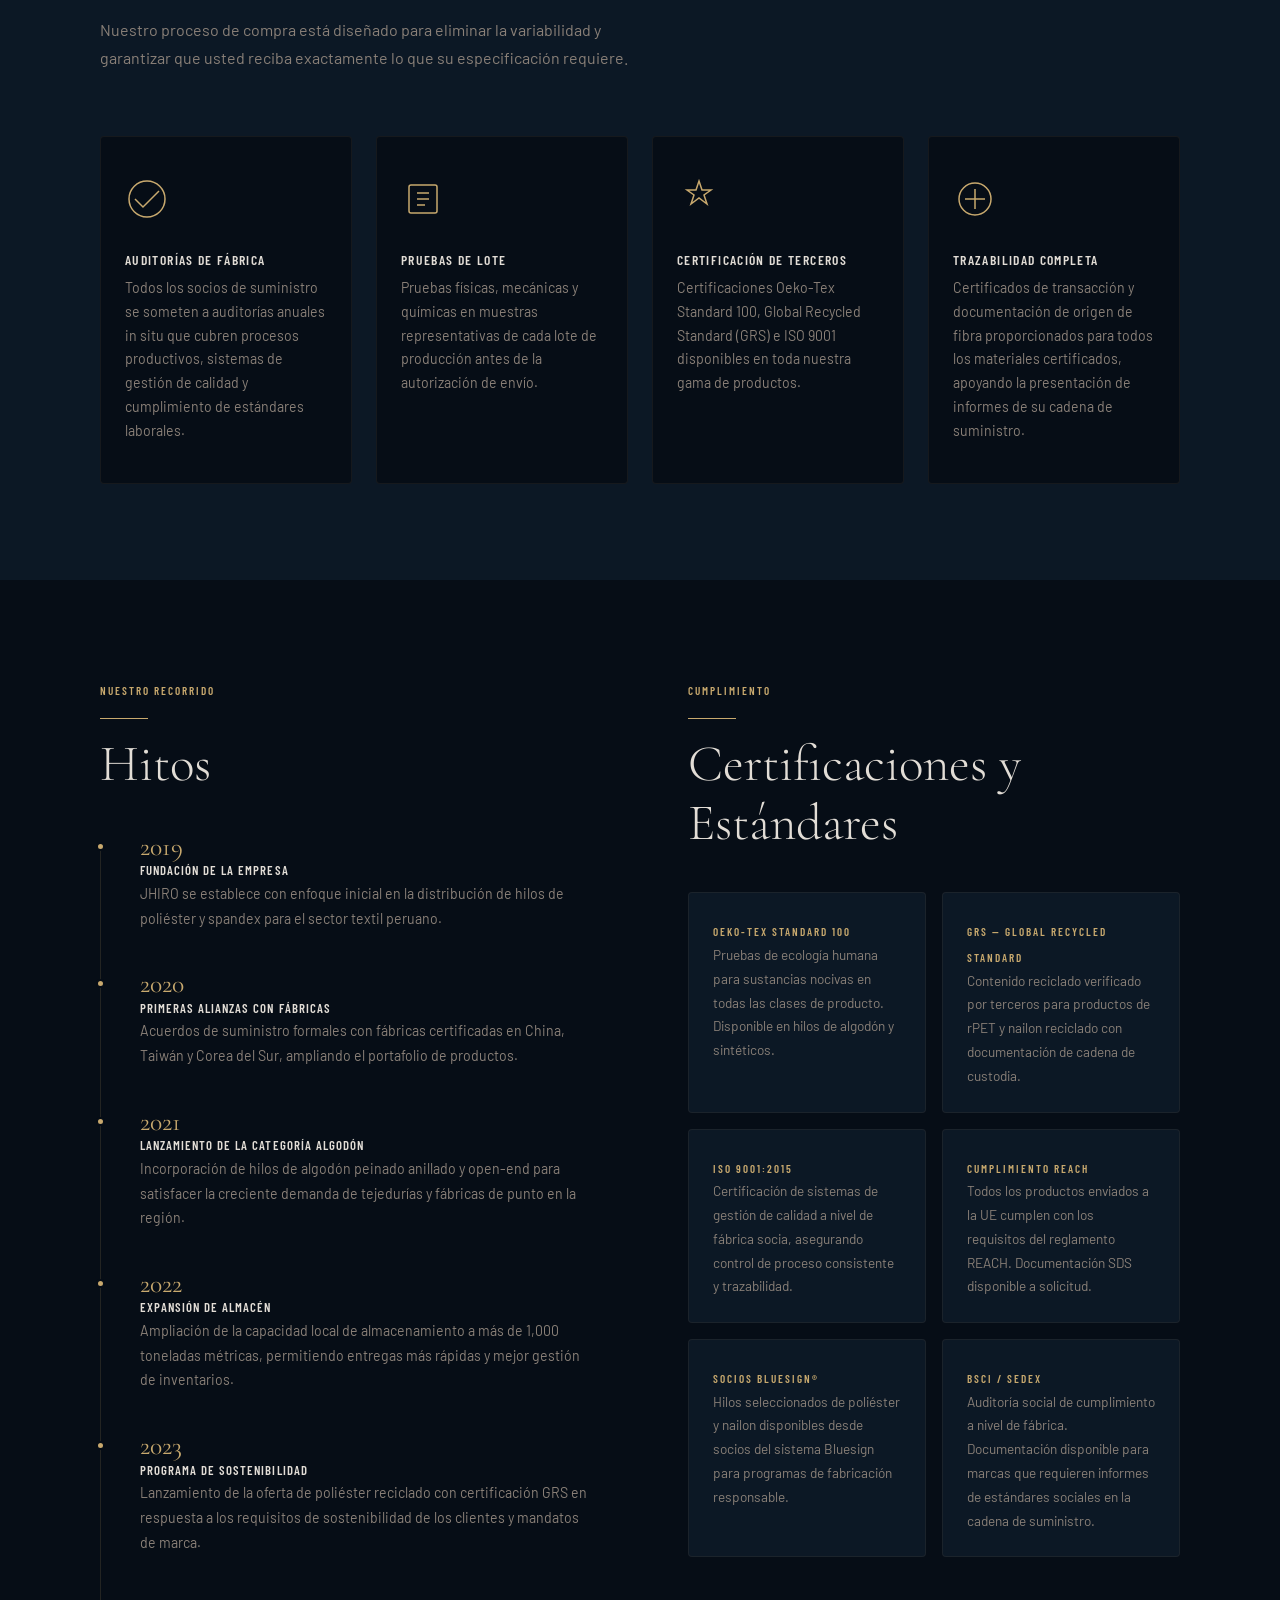
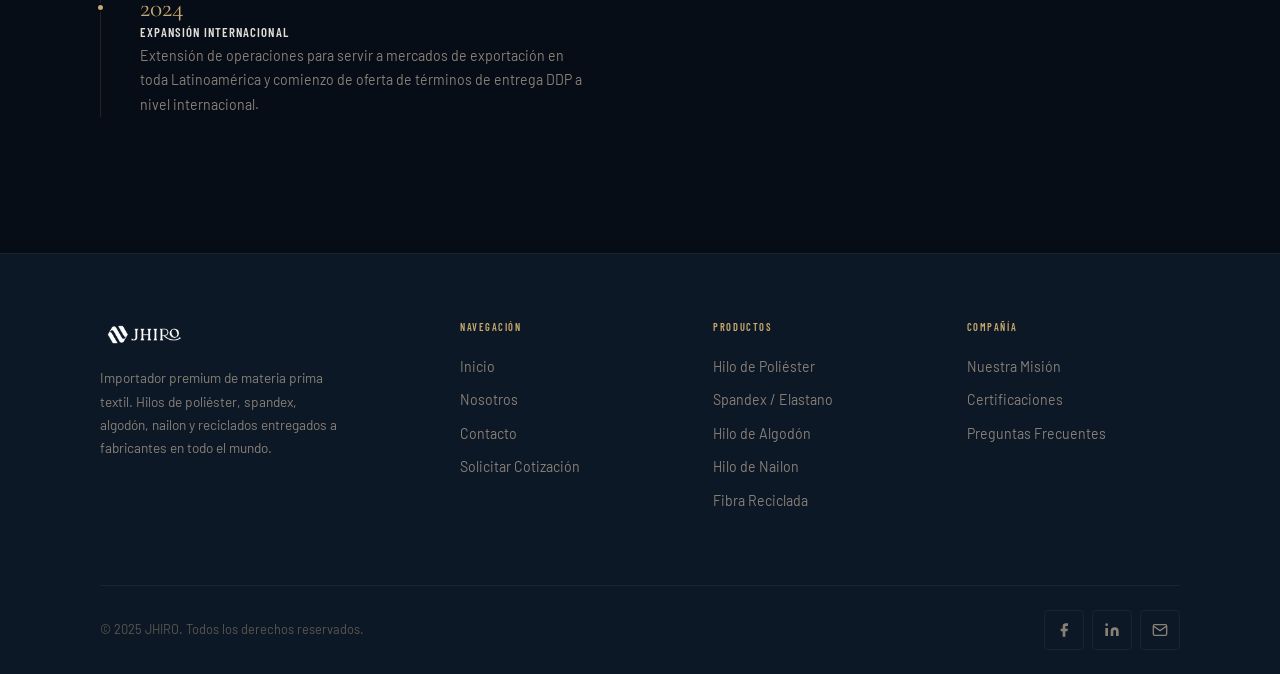
==== commit fffd294a: "language update" ====
--- a/about.html
+++ b/about.html
@@ -1,11 +1,11 @@
 <!DOCTYPE html>
-<html lang="en" data-theme="dark">
+<html lang="es" data-theme="dark">
 <head>
   <meta charset="UTF-8">
   <meta name="viewport" content="width=device-width, initial-scale=1.0">
-  <title>About Us — JHIRO Textile Raw Material Importer</title>
-  <meta name="description" content="JHIRO's mission: deliver certified, traceable textile raw materials to manufacturers worldwide. Learn about our sourcing regions, quality standards, and certifications.">
-  <meta property="og:title" content="About JHIRO — Textile Raw Material Importer">
+  <title>Nosotros — JHIRO Importador de Materia Prima Textil</title>
+  <meta name="description" content="La misión de JHIRO: entregar materias primas textiles certificadas y trazables a fabricantes de todo el mundo. Conozca nuestras regiones de abastecimiento, estándares de calidad y certificaciones.">
+  <meta property="og:title" content="Nosotros — JHIRO Importador de Materia Prima Textil">
   <meta property="og:image" content="assets/images/og-image.png">
   <link rel="icon" type="image/x-icon" href="favicon.ico">
   <link rel="icon" type="image/png" sizes="32x32" href="assets/images/favicon-32x32.png">
@@ -18,92 +18,92 @@
 </head>
 <body>
 
-<!-- ─── Navigation ─────────────────────────────────────── -->
-<nav class="nav" role="navigation" aria-label="Main navigation">
+<!-- ─── Navegación ─────────────────────────────────────── -->
+<nav class="nav" role="navigation" aria-label="Navegación principal">
   <div class="container nav__inner">
-    <a href="index.html" class="nav__logo" aria-label="JHIRO Home">
-      <img src="assets/images/logo.png" alt="JHIRO Logo" width="180" height="36">
+    <a href="index.html" class="nav__logo" aria-label="Inicio JHIRO">
+      <img src="assets/images/logo.png" alt="Logo JHIRO" width="180" height="36">
     </a>
     <ul class="nav__links" id="nav-links" role="list">
-      <li><a href="index.html" class="nav__link">Home</a></li>
-      <li><a href="about.html" class="nav__link">About</a></li>
-      <li><a href="contact.html" class="nav__link">Contact</a></li>
+      <li><a href="index.html" class="nav__link">Inicio</a></li>
+      <li><a href="about.html" class="nav__link">Nosotros</a></li>
+      <li><a href="contact.html" class="nav__link">Contacto</a></li>
     </ul>
     <div class="nav__actions">
-      <button class="btn-theme" id="theme-toggle" aria-label="Toggle light/dark theme"></button>
-      <a href="contact.html" class="btn btn-primary">Request Quote</a>
-      <button class="nav__hamburger" id="nav-hamburger" aria-label="Open menu">
+      <button class="btn-theme" id="theme-toggle" aria-label="Cambiar tema claro/oscuro"></button>
+      <a href="contact.html" class="btn btn-primary">Solicitar Cotización</a>
+      <button class="nav__hamburger" id="nav-hamburger" aria-label="Abrir menú">
         <span></span><span></span><span></span>
       </button>
     </div>
   </div>
 </nav>
 
-<!-- ─── Page Hero ──────────────────────────────────────── -->
+<!-- ─── Hero de página ──────────────────────────────────────── -->
 <section class="page-hero" aria-labelledby="about-title">
   <div class="page-hero__bg"><div class="grid-lines"></div></div>
   <div class="container" style="position:relative;z-index:1;width:100%">
-    <span class="label">Company</span>
+    <span class="label">Compañía</span>
     <div class="section-divider"></div>
     <h1 id="about-title" style="max-width:700px">
-      Sourcing <em style="font-style:italic;color:var(--color-gold)">Excellence</em><br>for Global Textiles
+      Abastecimiento de <em style="font-style:italic;color:var(--color-gold)">Excelencia</em><br>para Textiles Globales
     </h1>
   </div>
 </section>
 
-<!-- ─── Mission / Intro ───────────────────────────────── -->
+<!-- ─── Misión / Introducción ───────────────────────────────── -->
 <section class="section">
   <div class="container">
     <div class="about-intro">
       <div class="about-intro__text fade-in">
-        <span class="label">Our Mission</span>
-        <div class="section-divider"></div>
-        <h2>Connecting Mills to Manufacturers</h2>
+        <span class="label">Nuestra Misión</span>
+        <div class="section-divider"></div>
+        <h2>Conectamos Fábricas con Fabricantes</h2>
         <p>
-          JHIRO exists to close the gap between high-performance textile fiber production and the manufacturers who need consistent, certified supply. We operate as a trusted intermediary — sourcing from vetted spinning mills, conducting quality audits, and delivering directly to your production facility.
+          JHIRO existe para cerrar la brecha entre la producción de fibras textiles de alto rendimiento y los fabricantes que necesitan un suministro constante y certificado. Operamos como un intermediario confiable — abasteciéndonos de hilanderías verificadas, realizando auditorías de calidad y entregando directamente a sus instalaciones de producción.
         </p>
         <p>
-          Our team combines deep technical knowledge of yarn construction with international logistics expertise, enabling us to offer competitive pricing without compromising on traceability or compliance documentation.
+          Nuestro equipo combina un profundo conocimiento técnico de la construcción de hilos con experiencia en logística internacional, lo que nos permite ofrecer precios competitivos sin comprometer la trazabilidad ni la documentación de cumplimiento.
         </p>
         <p>
-          Whether you're a high-volume knitter sourcing commodity polyester or a boutique brand specifying GRS-certified recycled fiber, JHIRO scales to your requirements.
+          Ya sea que usted sea un tejedor de gran volumen que abastece poliéster commodity o una marca boutique que especifica fibra reciclada certificada GRS, JHIRO se adapta a sus necesidades.
         </p>
-        <a href="contact.html" class="btn btn-outline" style="margin-top:var(--space-lg)">Start a Conversation →</a>
+        <a href="contact.html" class="btn btn-outline" style="margin-top:var(--space-lg)">Iniciar una Conversación →</a>
       </div>
       <div class="fade-in" style="transition-delay:0.15s">
-        <span class="label">What We Offer</span>
-        <div class="section-divider"></div>
-        <h3 style="margin-bottom:var(--space-lg)">Product Categories</h3>
+        <span class="label">Qué Ofrecemos</span>
+        <div class="section-divider"></div>
+        <h3 style="margin-bottom:var(--space-lg)">Categorías de Producto</h3>
         <div class="categories-grid">
           <div class="cat-item">
             <div class="cat-item__icon">🧵</div>
-            <h4>Polyester</h4>
-            <p>DTY, FDY, POY, Spun — all deniers and lusters</p>
+            <h4>Poliéster</h4>
+            <p>DTY, FDY, POY, Hilado — todos los títulos y brillos</p>
           </div>
           <div class="cat-item">
             <div class="cat-item__icon">🔄</div>
             <h4>Spandex</h4>
-            <p>Bare, single-covered, and double-covered elastane</p>
+            <p>Elastano desnudo, simple y doble recubierto</p>
           </div>
           <div class="cat-item">
             <div class="cat-item__icon">🌿</div>
-            <h4>Cotton</h4>
-            <p>Ring-spun, open-end, combed and carded varieties</p>
+            <h4>Algodón</h4>
+            <p>Peinado anillado, open-end, cardado y peinado</p>
           </div>
           <div class="cat-item">
             <div class="cat-item__icon">⚗️</div>
-            <h4>Nylon</h4>
-            <p>Nylon 6 and Nylon 66 in FDY and textured forms</p>
+            <h4>Nailon</h4>
+            <p>Nailon 6 y Nailon 66 en formas FDY y texturizadas</p>
           </div>
           <div class="cat-item">
             <div class="cat-item__icon">♻️</div>
-            <h4>Recycled</h4>
-            <p>GRS-certified rPET and recycled nylon yarns</p>
+            <h4>Reciclado</h4>
+            <p>rPET certificado GRS e hilos de nailon reciclado</p>
           </div>
           <div class="cat-item">
             <div class="cat-item__icon">✨</div>
-            <h4>Specialty</h4>
-            <p>Flame-retardant, anti-bacterial, and functional yarns</p>
+            <h4>Especialidades</h4>
+            <p>Hilos ignífugos, antibacterianos y funcionales</p>
           </div>
         </div>
       </div>
@@ -111,120 +111,120 @@
   </div>
 </section>
 
-<!-- ─── Quality & Sourcing ────────────────────────────── -->
+<!-- ─── Calidad y Abastecimiento ────────────────────────────── -->
 <section class="section why-us" aria-labelledby="quality-title">
   <div class="container">
     <header class="section-header fade-in">
-      <span class="label">Quality Assurance</span>
+      <span class="label">Aseguramiento de Calidad</span>
       <div class="section-divider"></div>
-      <h2 id="quality-title">How We Source</h2>
-      <p>Our procurement process is designed to eliminate variance and ensure you receive exactly what your specification requires.</p>
+      <h2 id="quality-title">Cómo Abastecemos</h2>
+      <p>Nuestro proceso de compra está diseñado para eliminar la variabilidad y garantizar que usted reciba exactamente lo que su especificación requiere.</p>
     </header>
     <div class="why-grid">
       <div class="why-card fade-in">
         <svg class="why-icon" viewBox="0 0 44 44" fill="none" stroke="currentColor" stroke-width="1.5">
           <path d="M10 22l8 8 16-16"/><circle cx="22" cy="22" r="18"/>
         </svg>
-        <h4>Mill Audits</h4>
-        <p>All supply partners undergo annual on-site audits covering production processes, quality management systems, and labor standards compliance.</p>
+        <h4>Auditorías de Fábrica</h4>
+        <p>Todos los socios de suministro se someten a auditorías anuales in situ que cubren procesos productivos, sistemas de gestión de calidad y cumplimiento de estándares laborales.</p>
       </div>
       <div class="why-card fade-in" style="transition-delay:0.08s">
         <svg class="why-icon" viewBox="0 0 44 44" fill="none" stroke="currentColor" stroke-width="1.5">
           <rect x="8" y="8" width="28" height="28" rx="2"/>
           <path d="M16 16h12M16 22h12M16 28h8"/>
         </svg>
-        <h4>Lot Testing</h4>
-        <p>Physical, mechanical, and chemical tests on representative samples from every production batch before shipment authorization.</p>
+        <h4>Pruebas de Lote</h4>
+        <p>Pruebas físicas, mecánicas y químicas en muestras representativas de cada lote de producción antes de la autorización de envío.</p>
       </div>
       <div class="why-card fade-in" style="transition-delay:0.16s">
         <svg class="why-icon" viewBox="0 0 44 44" fill="none" stroke="currentColor" stroke-width="1.5">
           <path d="M22 4l3 9h9l-7 5 3 9-8-6-8 6 3-9-7-5h9z"/>
         </svg>
-        <h4>Third-Party Certification</h4>
-        <p>Oeko-Tex Standard 100, Global Recycled Standard (GRS), and ISO 9001 certifications available across our product range.</p>
+        <h4>Certificación de Terceros</h4>
+        <p>Certificaciones Oeko-Tex Standard 100, Global Recycled Standard (GRS) e ISO 9001 disponibles en toda nuestra gama de productos.</p>
       </div>
       <div class="why-card fade-in" style="transition-delay:0.24s">
         <svg class="why-icon" viewBox="0 0 44 44" fill="none" stroke="currentColor" stroke-width="1.5">
           <circle cx="22" cy="22" r="16"/>
           <path d="M12 22h20M22 12v20"/>
         </svg>
-        <h4>Full Traceability</h4>
-        <p>Transaction certificates and fiber origin documentation provided for all certified materials, supporting your brand's supply chain reporting.</p>
-      </div>
-    </div>
-  </div>
-</section>
-
-<!-- ─── Timeline / Milestones ─────────────────────────── -->
+        <h4>Trazabilidad Completa</h4>
+        <p>Certificados de transacción y documentación de origen de fibra proporcionados para todos los materiales certificados, apoyando la presentación de informes de su cadena de suministro.</p>
+      </div>
+    </div>
+  </div>
+</section>
+
+<!-- ─── Línea de tiempo / Hitos ─────────────────────────── -->
 <section class="section" aria-labelledby="timeline-title">
   <div class="container">
     <div style="display:grid;grid-template-columns:1fr 1fr;gap:var(--space-3xl);align-items:start">
       <div class="fade-in">
-        <span class="label">Our Journey</span>
-        <div class="section-divider"></div>
-        <h2 id="timeline-title" style="margin-bottom:var(--space-xl)">Milestones</h2>
+        <span class="label">Nuestro Recorrido</span>
+        <div class="section-divider"></div>
+        <h2 id="timeline-title" style="margin-bottom:var(--space-xl)">Hitos</h2>
         <div class="timeline">
           <div class="timeline-item">
             <div class="timeline-year">2019</div>
-            <h4>Company Founded</h4>
-            <p>JHIRO established with initial focus on polyester and spandex yarn distribution to the Peruvian textile sector.</p>
+            <h4>Fundación de la Empresa</h4>
+            <p>JHIRO se establece con enfoque inicial en la distribución de hilos de poliéster y spandex para el sector textil peruano.</p>
           </div>
           <div class="timeline-item">
             <div class="timeline-year">2020</div>
-            <h4>First Mill Partnerships</h4>
-            <p>Formalized supply agreements with certified mills in China, Taiwan, and South Korea, expanding the product portfolio.</p>
+            <h4>Primeras Alianzas con Fábricas</h4>
+            <p>Acuerdos de suministro formales con fábricas certificadas en China, Taiwán y Corea del Sur, ampliando el portafolio de productos.</p>
           </div>
           <div class="timeline-item">
             <div class="timeline-year">2021</div>
-            <h4>Cotton Category Launch</h4>
-            <p>Added ring-spun and open-end cotton yarns to meet growing demand from knitting and weaving mills in the region.</p>
+            <h4>Lanzamiento de la Categoría Algodón</h4>
+            <p>Incorporación de hilos de algodón peinado anillado y open-end para satisfacer la creciente demanda de tejedurías y fábricas de punto en la región.</p>
           </div>
           <div class="timeline-item">
             <div class="timeline-year">2022</div>
-            <h4>Warehouse Expansion</h4>
-            <p>Expanded local storage capacity to over 1,000 metric tons, enabling faster delivery and improved inventory management.</p>
+            <h4>Expansión de Almacén</h4>
+            <p>Ampliación de la capacidad local de almacenamiento a más de 1,000 toneladas métricas, permitiendo entregas más rápidas y mejor gestión de inventarios.</p>
           </div>
           <div class="timeline-item">
             <div class="timeline-year">2023</div>
-            <h4>Sustainability Program</h4>
-            <p>Launched GRS-certified recycled polyester offering in response to customer sustainability requirements and brand mandates.</p>
+            <h4>Programa de Sostenibilidad</h4>
+            <p>Lanzamiento de la oferta de poliéster reciclado con certificación GRS en respuesta a los requisitos de sostenibilidad de los clientes y mandatos de marca.</p>
           </div>
           <div class="timeline-item">
             <div class="timeline-year">2024</div>
-            <h4>International Expansion</h4>
-            <p>Extended operations to serve export markets across Latin America and began offering DDP delivery terms internationally.</p>
+            <h4>Expansión Internacional</h4>
+            <p>Extensión de operaciones para servir a mercados de exportación en toda Latinoamérica y comienzo de oferta de términos de entrega DDP a nivel internacional.</p>
           </div>
         </div>
       </div>
 
       <div class="fade-in" style="transition-delay:0.15s">
-        <span class="label" id="certifications">Compliance</span>
-        <div class="section-divider"></div>
-        <h2 style="margin-bottom:var(--space-xl)">Certifications &amp; Standards</h2>
+        <span class="label" id="certifications">Cumplimiento</span>
+        <div class="section-divider"></div>
+        <h2 style="margin-bottom:var(--space-xl)">Certificaciones y Estándares</h2>
         <div class="certs-grid">
           <div class="cert-card">
             <span class="label">Oeko-Tex Standard 100</span>
-            <p>Human-ecology testing for harmful substances across all product classes. Available on cotton and synthetic yarns.</p>
+            <p>Pruebas de ecología humana para sustancias nocivas en todas las clases de producto. Disponible en hilos de algodón y sintéticos.</p>
           </div>
           <div class="cert-card">
             <span class="label">GRS — Global Recycled Standard</span>
-            <p>Third-party verified recycled content for rPET and recycled nylon products with chain-of-custody documentation.</p>
+            <p>Contenido reciclado verificado por terceros para productos de rPET y nailon reciclado con documentación de cadena de custodia.</p>
           </div>
           <div class="cert-card">
             <span class="label">ISO 9001:2015</span>
-            <p>Quality management systems certification at partner mill level, ensuring consistent process control and traceability.</p>
-          </div>
-          <div class="cert-card">
-            <span class="label">REACH Compliance</span>
-            <p>All products shipped to EU meet REACH chemical regulation requirements. SDS documentation available on request.</p>
-          </div>
-          <div class="cert-card">
-            <span class="label">Bluesign® Partners</span>
-            <p>Selected polyester and nylon yarns available from Bluesign system partners for responsible manufacturing programs.</p>
+            <p>Certificación de sistemas de gestión de calidad a nivel de fábrica socia, asegurando control de proceso consistente y trazabilidad.</p>
+          </div>
+          <div class="cert-card">
+            <span class="label">Cumplimiento REACH</span>
+            <p>Todos los productos enviados a la UE cumplen con los requisitos del reglamento REACH. Documentación SDS disponible a solicitud.</p>
+          </div>
+          <div class="cert-card">
+            <span class="label">Socios Bluesign®</span>
+            <p>Hilos seleccionados de poliéster y nailon disponibles desde socios del sistema Bluesign para programas de fabricación responsable.</p>
           </div>
           <div class="cert-card">
             <span class="label">BSCI / SEDEX</span>
-            <p>Social audit compliance at mill level. Documentation available to brands requiring supply chain social standards reporting.</p>
+            <p>Auditoría social de cumplimiento a nivel de fábrica. Documentación disponible para marcas que requieren informes de estándares sociales en la cadena de suministro.</p>
           </div>
         </div>
       </div>
@@ -232,44 +232,44 @@
   </div>
 </section>
 
-<!-- ─── Footer ────────────────────────────────────────── -->
+<!-- ─── Pie de página ────────────────────────────────────────── -->
 <footer class="footer" role="contentinfo">
   <div class="container">
     <div class="footer__grid">
       <div class="footer__brand">
-        <img src="assets/images/logo.png" alt="JHIRO Logo" width="160" height="32">
-        <p>Premium textile raw material importer. Polyester, spandex, cotton, nylon, and recycled yarns delivered to manufacturers worldwide.</p>
+        <img src="assets/images/logo.png" alt="Logo JHIRO" width="160" height="32">
+        <p>Importador premium de materia prima textil. Hilos de poliéster, spandex, algodón, nailon y reciclados entregados a fabricantes en todo el mundo.</p>
       </div>
       <div>
-        <p class="footer__heading">Navigation</p>
+        <p class="footer__heading">Navegación</p>
         <ul class="footer__links">
-          <li><a href="index.html">Home</a></li>
-          <li><a href="about.html">About Us</a></li>
-          <li><a href="contact.html">Contact</a></li>
-          <li><a href="contact.html">Request Quote</a></li>
+          <li><a href="index.html">Inicio</a></li>
+          <li><a href="about.html">Nosotros</a></li>
+          <li><a href="contact.html">Contacto</a></li>
+          <li><a href="contact.html">Solicitar Cotización</a></li>
         </ul>
       </div>
       <div>
-        <p class="footer__heading">Products</p>
+        <p class="footer__heading">Productos</p>
         <ul class="footer__links">
-          <li><a href="index.html#products">Polyester Yarn</a></li>
-          <li><a href="index.html#products">Spandex / Elastane</a></li>
-          <li><a href="index.html#products">Cotton Yarn</a></li>
-          <li><a href="index.html#products">Nylon Yarn</a></li>
-          <li><a href="index.html#products">Recycled Fiber</a></li>
+          <li><a href="index.html#products">Hilo de Poliéster</a></li>
+          <li><a href="index.html#products">Spandex / Elastano</a></li>
+          <li><a href="index.html#products">Hilo de Algodón</a></li>
+          <li><a href="index.html#products">Hilo de Nailon</a></li>
+          <li><a href="index.html#products">Fibra Reciclada</a></li>
         </ul>
       </div>
       <div>
-        <p class="footer__heading">Company</p>
+        <p class="footer__heading">Compañía</p>
         <ul class="footer__links">
-          <li><a href="about.html">Our Mission</a></li>
-          <li><a href="about.html#certifications">Certifications</a></li>
-          <li><a href="contact.html#faq">FAQ</a></li>
+          <li><a href="about.html">Nuestra Misión</a></li>
+          <li><a href="about.html#certifications">Certificaciones</a></li>
+          <li><a href="contact.html#faq">Preguntas Frecuentes</a></li>
         </ul>
       </div>
     </div>
     <div class="footer__bottom">
-      <p class="footer__copy">© 2025 JHIRO. All rights reserved.</p>
+      <p class="footer__copy">© 2025 JHIRO. Todos los derechos reservados.</p>
       <div class="footer__social">
         <a href="https://www.facebook.com/profile.php?id=61550727688934" target="_blank" rel="noopener noreferrer" class="social-link" aria-label="Facebook">
           <svg width="16" height="16" viewBox="0 0 24 24" fill="currentColor"><path d="M18 2h-3a5 5 0 00-5 5v3H7v4h3v8h4v-8h3l1-4h-4V7a1 1 0 011-1h3z"/></svg>
@@ -277,7 +277,7 @@
         <a href="#" class="social-link" aria-label="LinkedIn">
           <svg width="16" height="16" viewBox="0 0 24 24" fill="currentColor"><path d="M16 8a6 6 0 016 6v7h-4v-7a2 2 0 00-2-2 2 2 0 00-2 2v7h-4v-7a6 6 0 016-6zM2 9h4v12H2z"/><circle cx="4" cy="4" r="2"/></svg>
         </a>
-        <a href="mailto:info@jhiro.com" class="social-link" aria-label="Email">
+        <a href="mailto:info@jhiro.com" class="social-link" aria-label="Correo electrónico">
           <svg width="16" height="16" viewBox="0 0 24 24" fill="none" stroke="currentColor" stroke-width="2"><path d="M4 4h16c1.1 0 2 .9 2 2v12c0 1.1-.9 2-2 2H4c-1.1 0-2-.9-2-2V6c0-1.1.9-2 2-2z"/><polyline points="22,6 12,13 2,6"/></svg>
         </a>
       </div>
@@ -287,4 +287,4 @@
 
 <script src="assets/js/main.js"></script>
 </body>
-</html>
+</html>
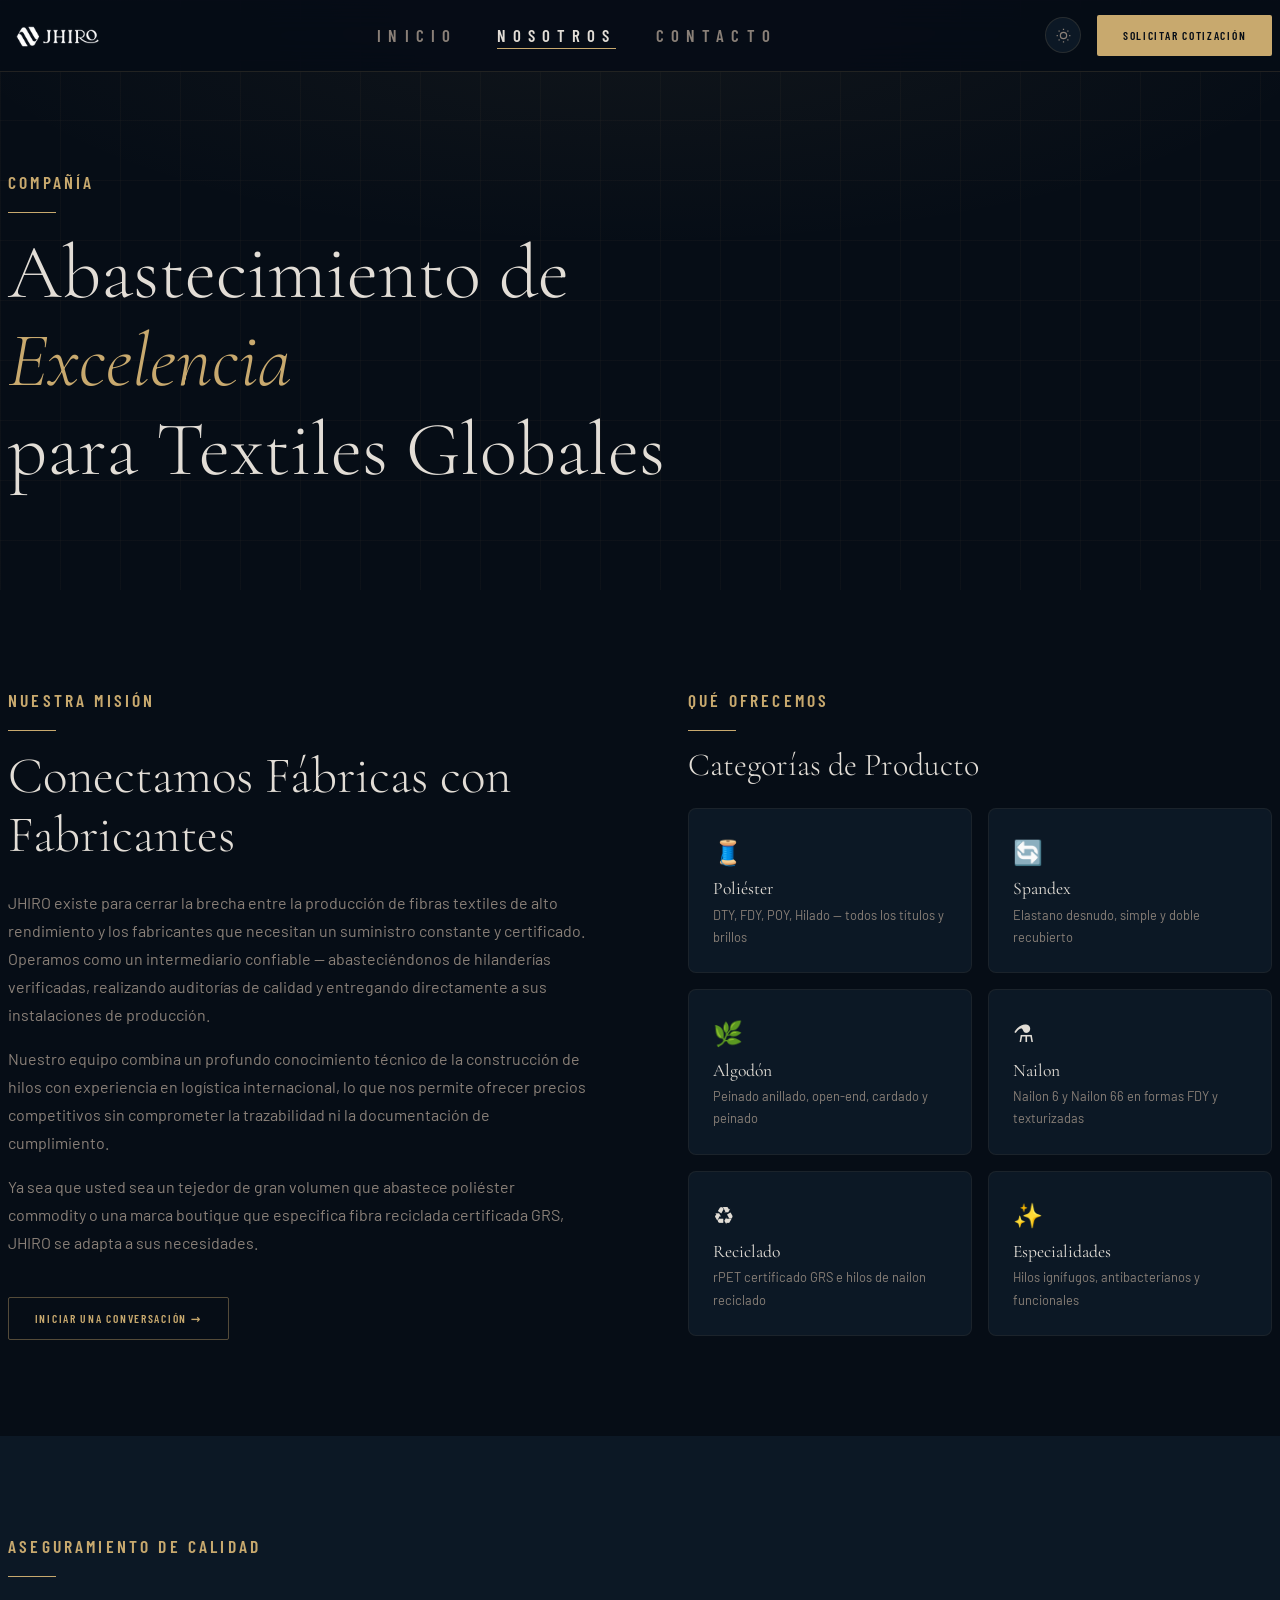
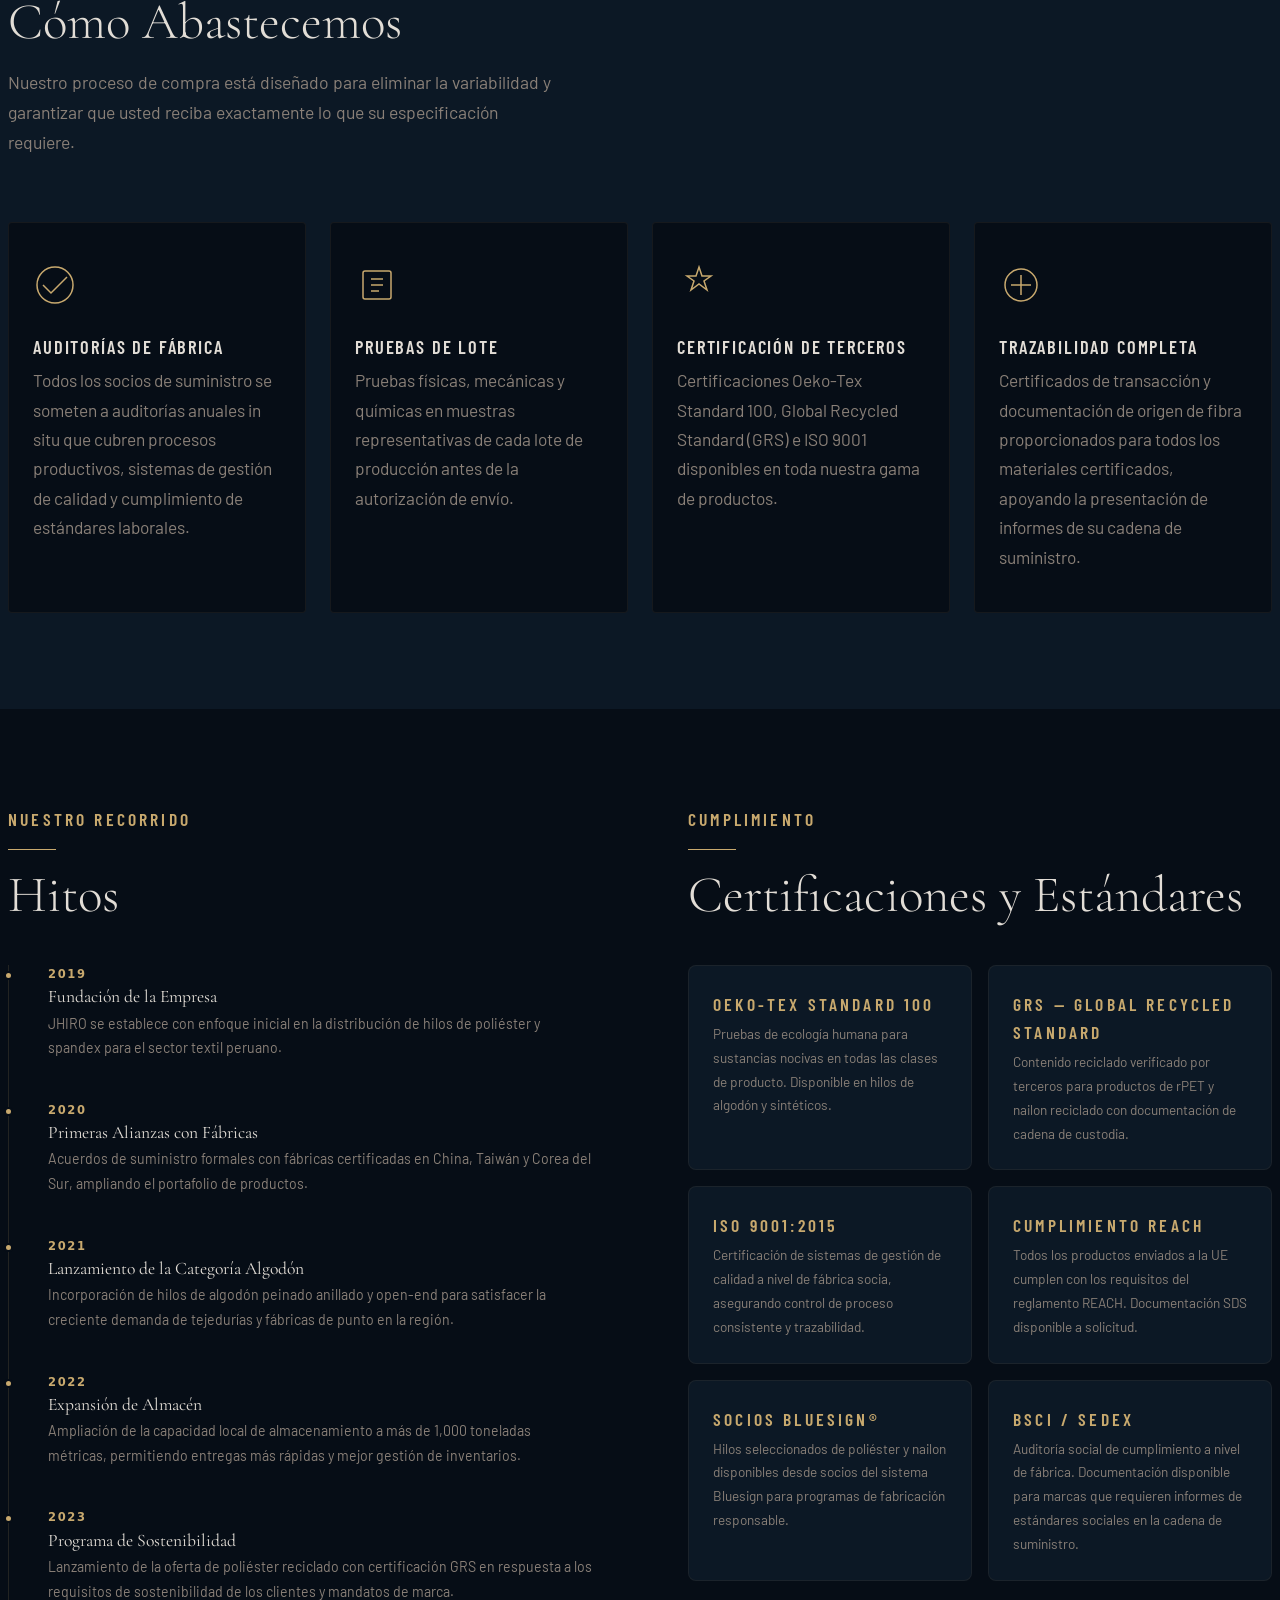
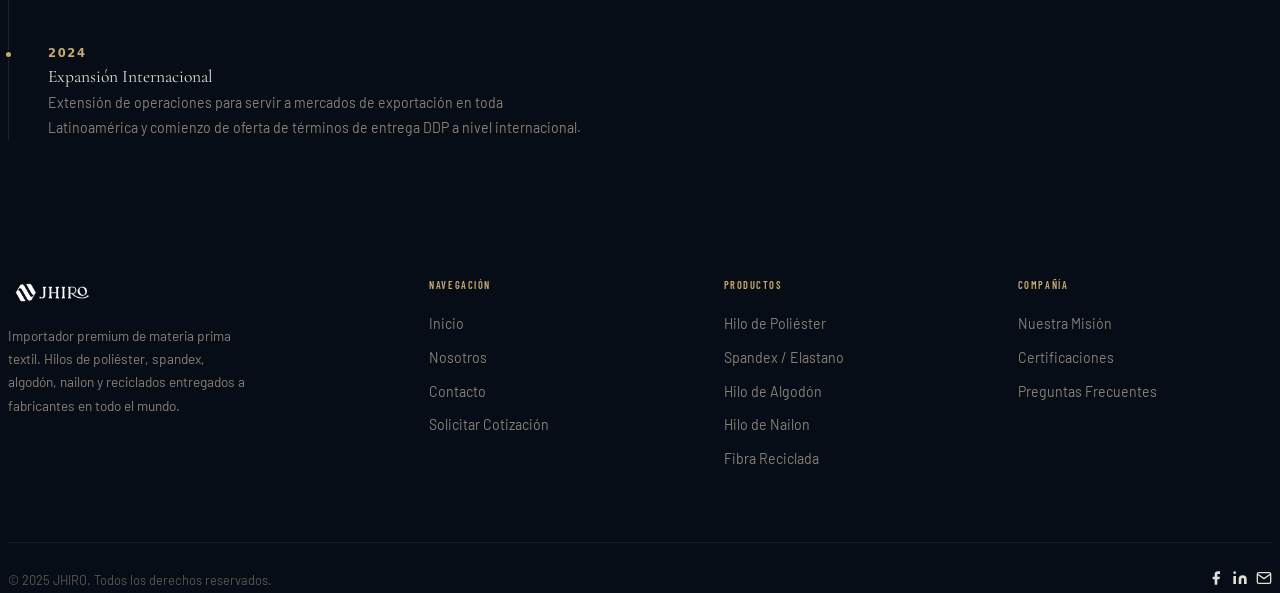
==== commit a685d621: "actualizacion productos diseño" ====
--- a/about.html
+++ b/about.html
@@ -13,6 +13,7 @@
   <link rel="apple-touch-icon" sizes="180x180" href="assets/images/apple-touch-icon.png">
   <link rel="manifest" href="site.webmanifest">
   <link rel="stylesheet" href="assets/css/styles.css">
+  <link rel="stylesheet" href="assets/css/about.css">
   <link rel="preconnect" href="https://fonts.googleapis.com">
   <link rel="preconnect" href="https://fonts.gstatic.com" crossorigin>
 </head>
--- a/assets/css/styles.css
+++ b/assets/css/styles.css
@@ -88,7 +88,7 @@
 
 .label {
   font-family: var(--font-label);
-  font-size: 0.7rem;
+  font-size: 1.1rem;  
   font-weight: 600;
   letter-spacing: 0.18em;
   text-transform: uppercase;
@@ -96,7 +96,13 @@
 }
 
 /* ─── Layout Utilities ───────────────────────────────────── */
-.container { max-width: var(--max-width); margin: 0 auto; padding: 0 var(--space-xl); }
+.container { 
+  max-width: 1300px;/*var(--max-width);*/
+  margin: 0 auto; 
+  padding: 0 var(--space-xl);
+  padding-left: 0.5rem;
+  padding-right: 0.5rem; 
+}
 .section   { padding: var(--space-3xl) 0; }
 .section-sm{ padding: var(--space-2xl) 0; }
 
@@ -283,7 +289,7 @@
   color: var(--color-gold);
 }
 .hero__desc {
-  font-size: 1.05rem;
+  font-size: 1.15rem;
   color: var(--color-text-muted);
   max-width: 560px;
   margin-bottom: var(--space-xl);
@@ -317,7 +323,7 @@
 }
 .hero__stat-label {
   font-family: var(--font-label);
-  font-size: 0.65rem;
+  font-size: 0.85rem;
   letter-spacing: 0.12em;
   text-transform: uppercase;
   color: var(--color-text-muted);
@@ -338,6 +344,8 @@
 .section-header p {
   color: var(--color-text-muted);
   max-width: 560px;
+  font-size: 1.1rem; /* Agrega esta línea para aumentar el tamaño */
+  line-height: 1.7;   /* Opcional: mejora el espacio entre líneas */
 }
 .section-divider {
   width: 48px;
@@ -380,14 +388,14 @@
 }
 .why-card h4 {
   font-family: var(--font-label);
-  font-size: 0.85rem;
+  font-size: 1.15rem;
   font-weight: 600;
   letter-spacing: 0.1em;
   text-transform: uppercase;
   margin-bottom: var(--space-sm);
 }
 .why-card p {
-  font-size: 0.88rem;
+  font-size: 1.08rem;
   color: var(--color-text-muted);
   line-height: 1.7;
 }
@@ -521,7 +529,7 @@
   align-items: center;
   gap: 6px;
   font-family: var(--font-label);
-  font-size: 0.65rem;
+  font-size: 0.85rem;
   font-weight: 600;
   letter-spacing: 0.12em;
   text-transform: uppercase;
@@ -536,7 +544,7 @@
 }
 .product-moq {
   font-family: var(--font-label);
-  font-size: 0.65rem;
+  font-size: 0.85rem;
   letter-spacing: 0.1em;
   text-transform: uppercase;
   color: var(--color-text-dim);
@@ -548,10 +556,38 @@
   line-height: 1.2;
 }
 .product-desc {
+  font-size: 0.95rem;
+  color: var(--color-text-muted);
+  line-height: 1.75;
+}
+.product-applications {
   font-size: 0.9rem;
-  color: var(--color-text-muted);
-  line-height: 1.75;
-}
+  color: var(--color-gold-dim);
+  line-height: 1.6;
+  font-weight: 400;
+  margin-top: 0.5rem;
+  letter-spacing: 0.01em;
+}
+
+/* Contenedor para los nuevos detalles */
+.product-details-extra {
+  display: flex;
+  flex-direction: row;
+  gap: 16px; /* Espacio entre los items */
+  margin-top: 4px; /* Un pequeño margen respecto a la descripción */
+}
+
+/* Estilo que imita a .product-moq */
+.detail-item {
+  font-family: var(--font-label);
+  font-size: 0.80rem; /* ~10.4px */
+  color: var(--color-text-dim, rgb(90, 86, 80));
+  text-transform: uppercase;
+  letter-spacing: 0.05em; /* 1.04px */
+  font-weight: 400;
+}
+.detail-item strong { color: var(--color-text-muted); font-weight: 600; }
+
 .product-tags {
   display: flex;
   flex-wrap: wrap;
@@ -587,7 +623,7 @@
 }
 .no-results h3 { font-family: var(--font-display); font-weight: 300; margin-bottom: var(--space-sm); }
 
-/* ─── About Page ─────────────────────────────────────────── */
+/* ─── About Page ─────────────────────────────────────────── 
 .page-hero {
   min-height: 40vh;
   display: flex;
@@ -701,7 +737,7 @@
 .cert-card .label { margin-bottom: var(--space-xs); }
 .cert-card p { font-size: 0.85rem; color: var(--color-text-muted); }
 
-/* ─── Contact Page ───────────────────────────────────────── */
+/* ─── Contact Page ───────────────────────────────────────── 
 .contact-grid {
   display: grid;
   grid-template-columns: 1fr 1.4fr;
@@ -803,7 +839,7 @@
   margin-top: var(--space-sm);
 }
 
-/* ─── FAQ Accordion ──────────────────────────────────────── */
+/* ─── FAQ Accordion ──────────────────────────────────────── 
 .faq { margin-top: var(--space-2xl); }
 .faq h2 { margin-bottom: var(--space-xl); }
 .faq-item {
@@ -837,8 +873,8 @@
   max-height: 300px;
   padding-bottom: var(--space-lg);
 }
-
-/* ─── Footer ─────────────────────────────────────────────── */
+*/
+ ─── Footer ─────────────────────────────────────────────── 
 .footer {
   background: var(--color-surface);
   border-top: 1px solid var(--color-border-2);
@@ -897,7 +933,7 @@
   gap: var(--space-sm);
 }
 
-/* ─── Animations ─────────────────────────────────────────── */
+/* ─── Animations ─────────────────────────────────────────── 
 .fade-in {
   opacity: 0;
   transform: translateY(20px);
@@ -912,7 +948,7 @@
   *, *::before, *::after { transition-duration: 0.01ms !important; animation-duration: 0.01ms !important; }
 }
 
-/* ─── Responsive ─────────────────────────────────────────── */
+/* ─── Responsive ─────────────────────────────────────────── 
 @media (max-width: 1024px) {
   .hero__stats { display: none; }
   .about-intro { grid-template-columns: 1fr; }
@@ -937,4 +973,4 @@
 @media (max-width: 480px) {
   :root { --space-xl: 1.5rem; --space-2xl: 2.5rem; --space-3xl: 4rem; }
   .categories-grid { grid-template-columns: 1fr; }
-}
+}*/
--- a/assets/css/about.css
+++ b/assets/css/about.css
@@ -0,0 +1,133 @@
+/* ============================================================
+   about.css — Estilos exclusivos de about.html
+   Ruta: assets/css/about.css
+   Requiere: styles.css cargado antes
+   ============================================================ */
+
+/* ─── Hero de página (compartido con contact) ─────────────── */
+.page-hero {
+  padding: calc(var(--nav-height) + var(--space-3xl)) 0 var(--space-3xl);
+  position: relative;
+  overflow: hidden;
+}
+.page-hero__bg {
+  position: absolute;
+  inset: 0;
+  background: radial-gradient(ellipse 80% 60% at 50% 0%, rgba(200,169,110,0.06) 0%, transparent 70%);
+}
+.page-hero__bg .grid-lines {
+  position: absolute;
+  inset: 0;
+  background-image:
+    linear-gradient(rgba(200,169,110,0.04) 1px, transparent 1px),
+    linear-gradient(90deg, rgba(200,169,110,0.04) 1px, transparent 1px);
+  background-size: 60px 60px;
+}
+
+/* ─── Intro: texto + categorías ──────────────────────────── */
+.about-intro {
+  display: grid;
+  grid-template-columns: 1fr 1fr;
+  gap: var(--space-3xl);
+  align-items: start;
+}
+.about-intro__text h2 { margin-bottom: var(--space-lg); }
+.about-intro__text p  { color: var(--color-text-muted); margin-bottom: var(--space-md); }
+
+/* ─── Grid de categorías de producto ─────────────────────── */
+.categories-grid {
+  display: grid;
+  grid-template-columns: 1fr 1fr;
+  gap: var(--space-md);
+}
+.cat-item {
+  background: var(--color-surface);
+  border: 1px solid var(--color-border-2);
+  border-radius: var(--radius-lg);
+  padding: var(--space-lg);
+  transition: border-color var(--transition);
+}
+.cat-item:hover { border-color: var(--color-gold-dim); }
+.cat-item__icon { font-size: 1.5rem; margin-bottom: var(--space-sm); }
+.cat-item h4 {
+  font-family: var(--font-display);
+  font-weight: 400;
+  font-size: 1.1rem;
+  margin-bottom: var(--space-xs);
+  color: var(--color-text);
+}
+.cat-item p { font-size: 0.8rem; color: var(--color-text-muted); }
+
+/* ─── Línea de tiempo ────────────────────────────────────── */
+.timeline { position: relative; padding-left: var(--space-xl); }
+.timeline::before {
+  content: '';
+  position: absolute;
+  left: 0; top: 0; bottom: 0;
+  width: 1px;
+  background: var(--color-border);
+}
+.timeline-item {
+  position: relative;
+  margin-bottom: var(--space-xl);
+}
+.timeline-item::before {
+  content: '';
+  position: absolute;
+  left: calc(-1 * var(--space-xl) - 4px);
+  top: 6px;
+  width: 9px; height: 9px;
+  border-radius: 50%;
+  background: var(--color-gold);
+  border: 2px solid var(--color-bg);
+}
+.timeline-year {
+  font-family: var(--font-label);
+  font-size: 0.72rem;
+  font-weight: 700;
+  letter-spacing: 0.14em;
+  color: var(--color-gold);
+  text-transform: uppercase;
+  margin-bottom: var(--space-xs);
+}
+.timeline-item h4 {
+  font-family: var(--font-display);
+  font-weight: 400;
+  font-size: 1.1rem;
+  margin-bottom: var(--space-xs);
+  color: var(--color-text);
+}
+.timeline-item p { font-size: 0.88rem; color: var(--color-text-muted); }
+
+/* ─── Certificaciones ────────────────────────────────────── */
+.certs-grid {
+  display: grid;
+  grid-template-columns: 1fr 1fr;
+  gap: var(--space-md);
+}
+.cert-card {
+  background: var(--color-surface);
+  border: 1px solid var(--color-border-2);
+  border-radius: var(--radius-lg);
+  padding: var(--space-lg);
+}
+.cert-card .label { margin-bottom: var(--space-xs); display: block; }
+.cert-card p { font-size: 0.85rem; color: var(--color-text-muted); }
+
+/* ─── Responsive ─────────────────────────────────────────── */
+@media (max-width: 900px) {
+  .about-intro          { grid-template-columns: 1fr; }
+  .categories-grid      { grid-template-columns: repeat(2, 1fr); }
+  .certs-grid           { grid-template-columns: 1fr 1fr; }
+}
+@media (max-width: 600px) {
+  .categories-grid      { grid-template-columns: 1fr 1fr; }
+  .certs-grid           { grid-template-columns: 1fr; }
+  /* timeline en 2 col → 1 col */
+  .about-intro > div:last-child > div[style] {
+    grid-template-columns: 1fr !important;
+  }
+}
+@media (max-width: 420px) {
+  .categories-grid      { grid-template-columns: 1fr; }
+}
